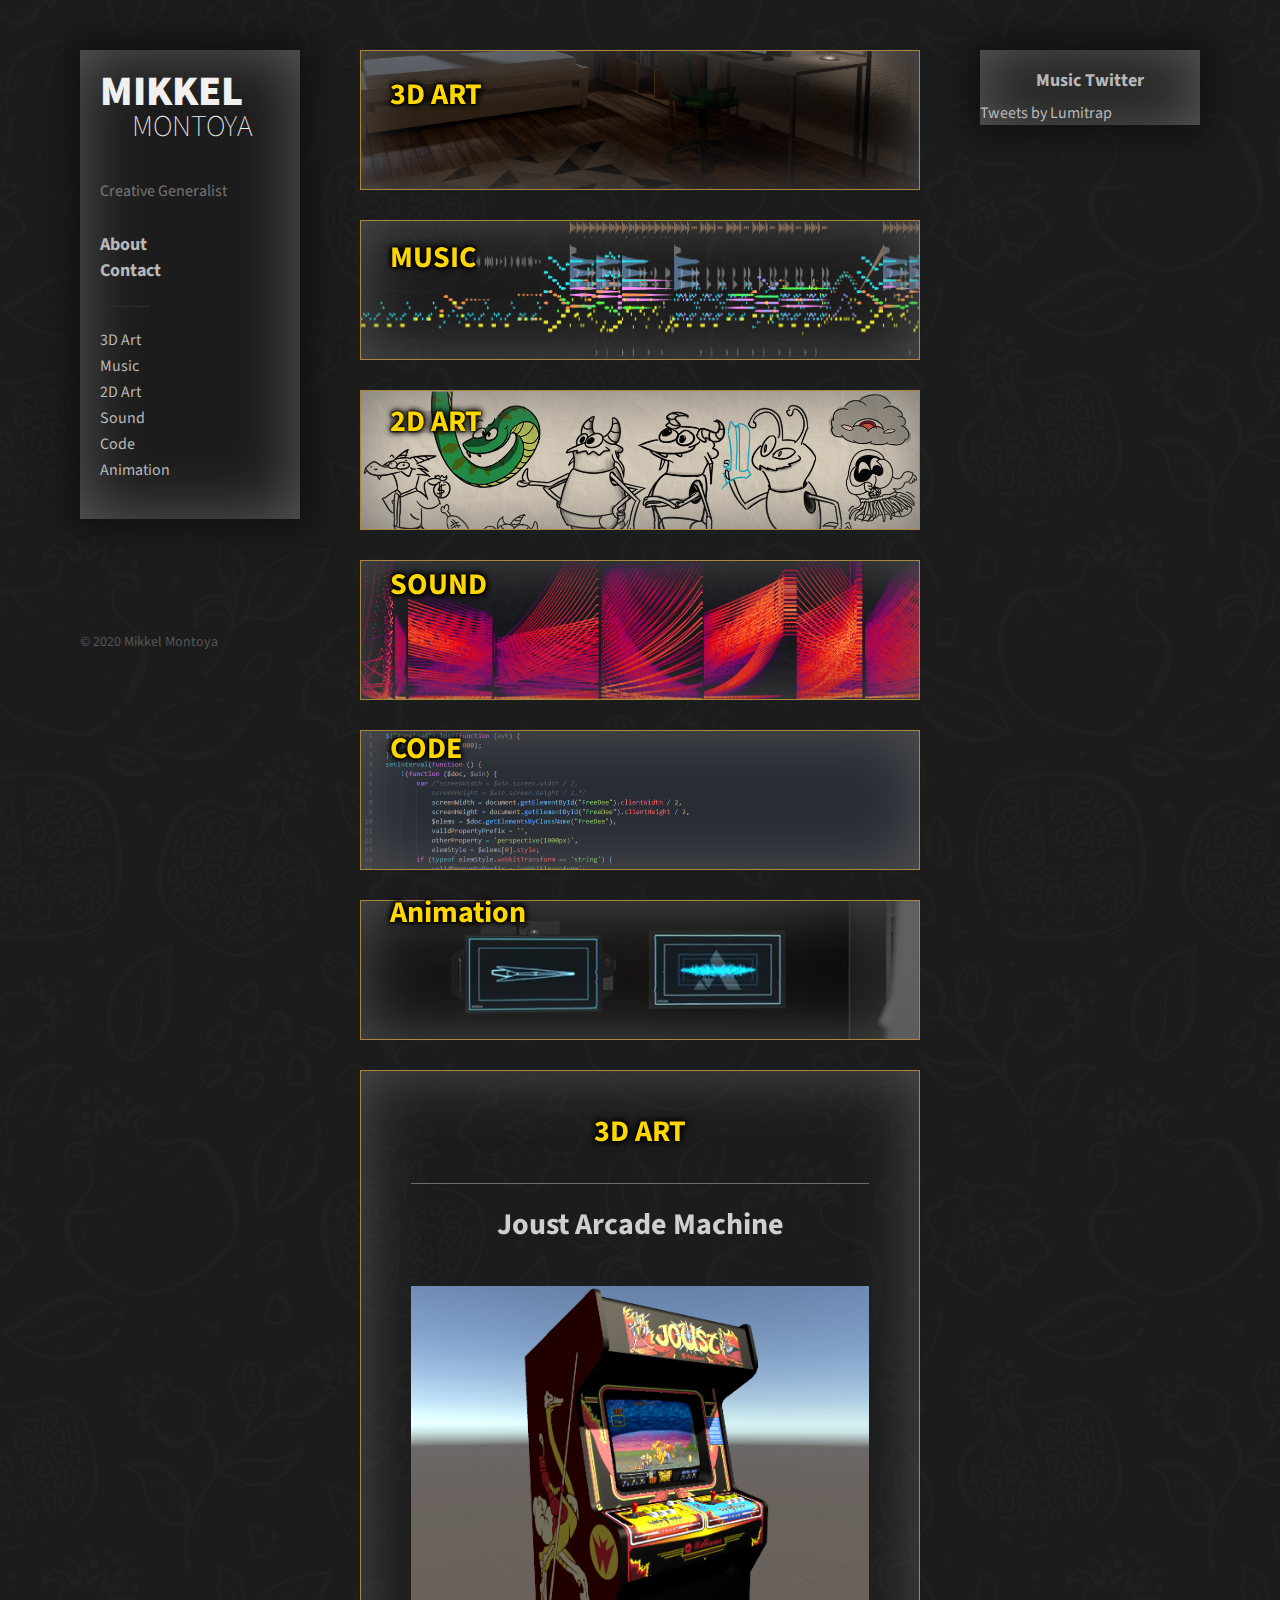
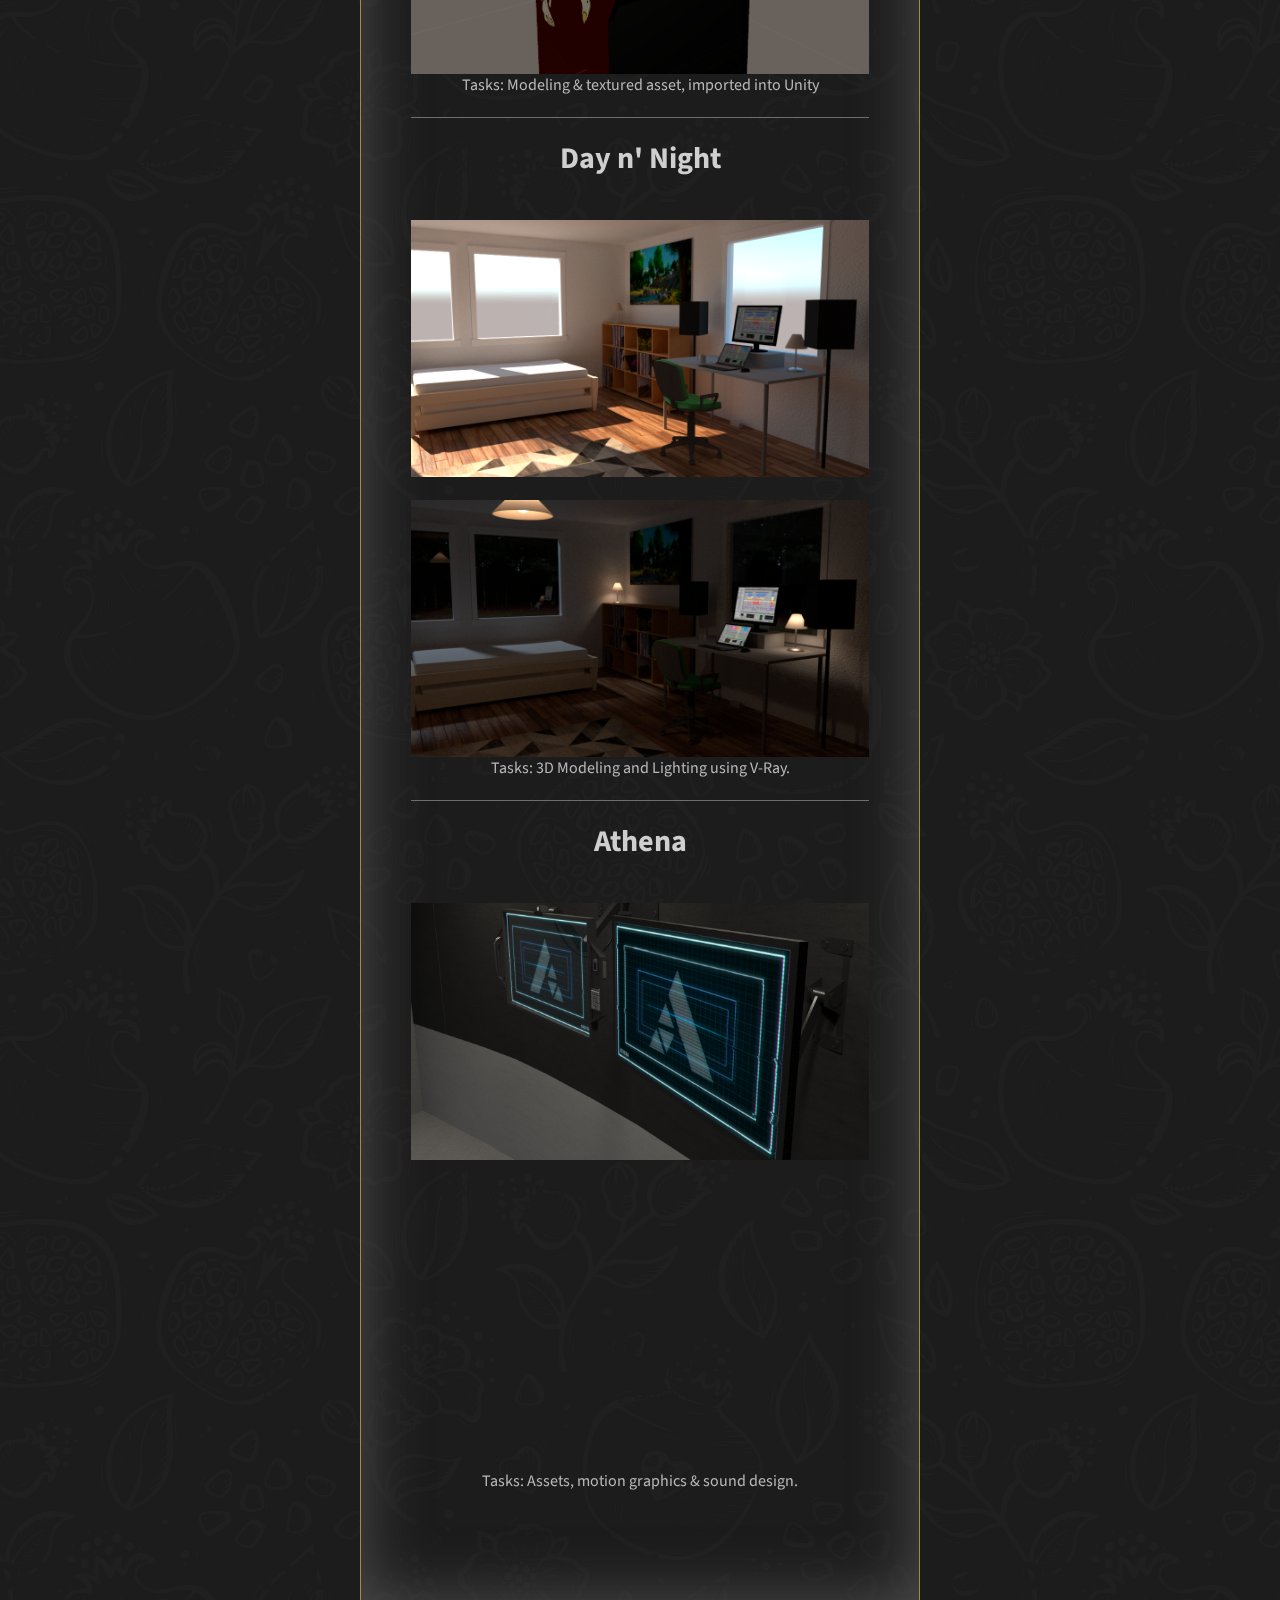
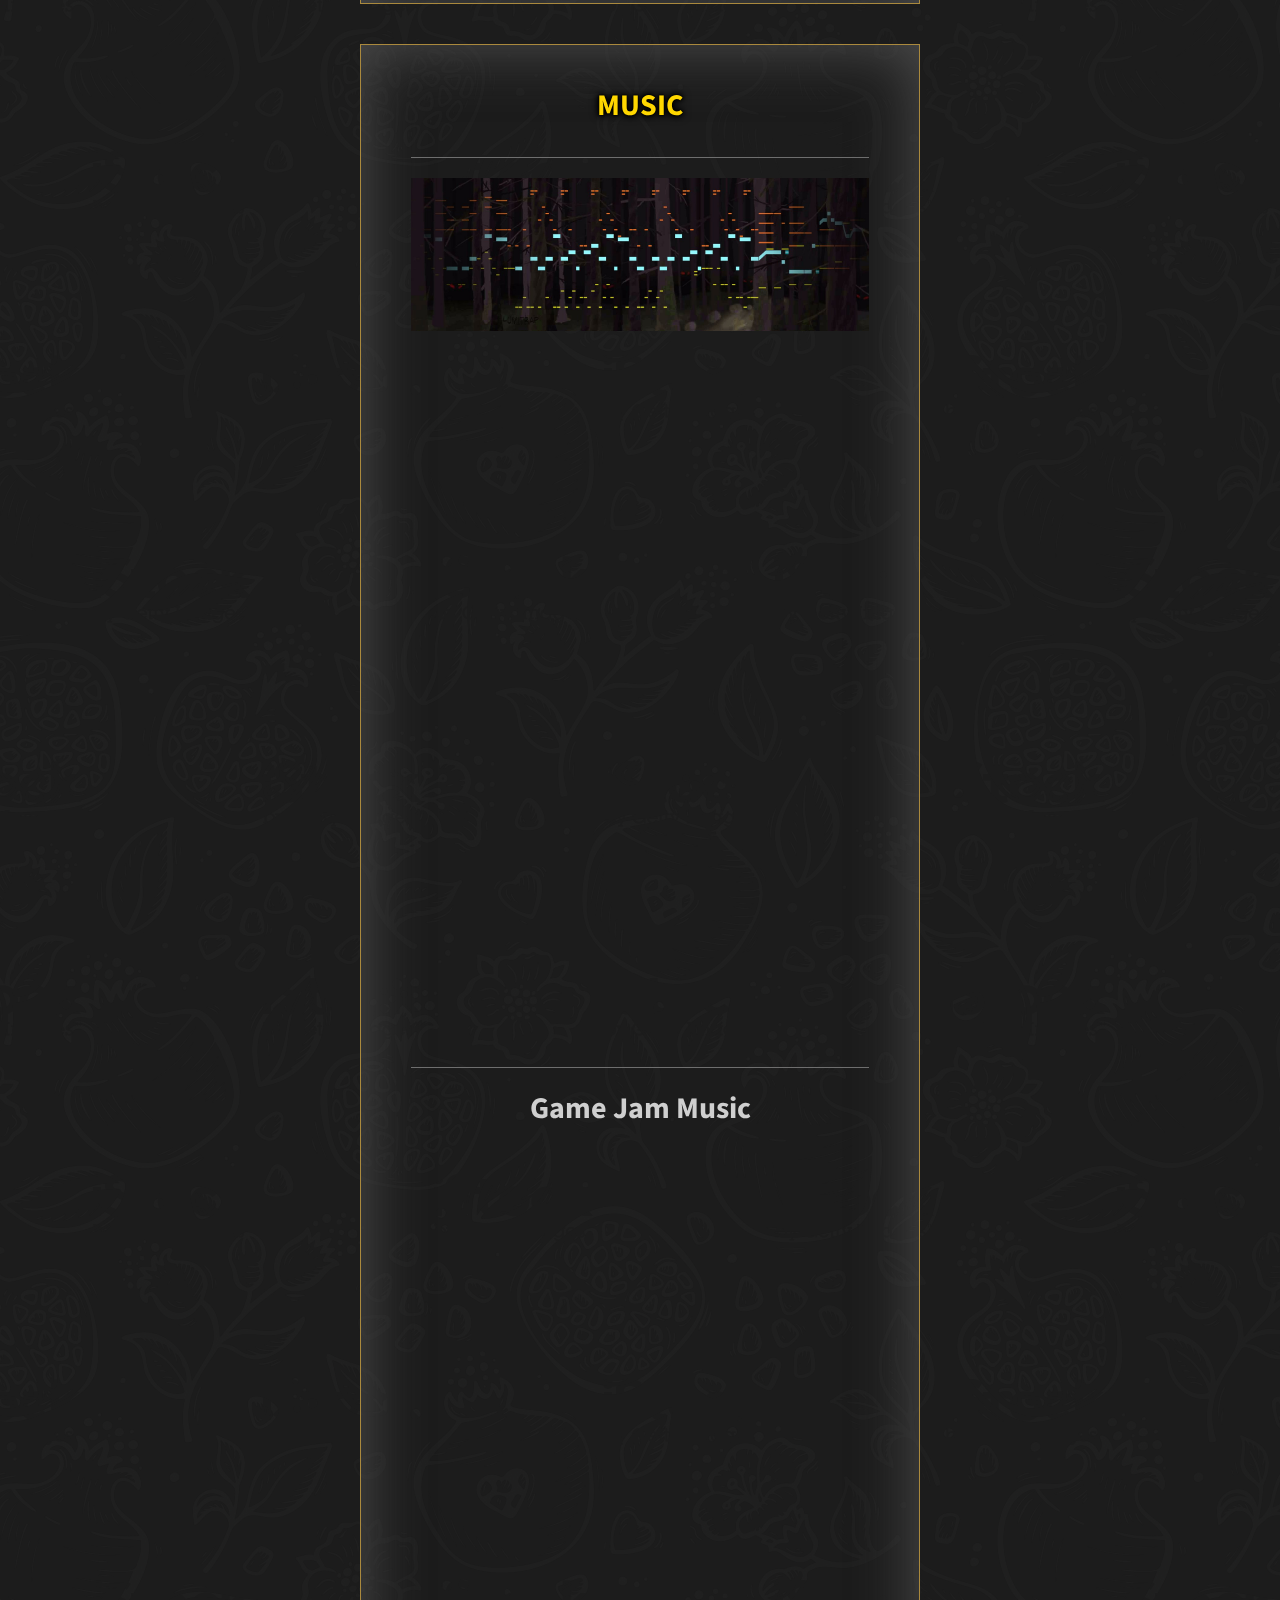
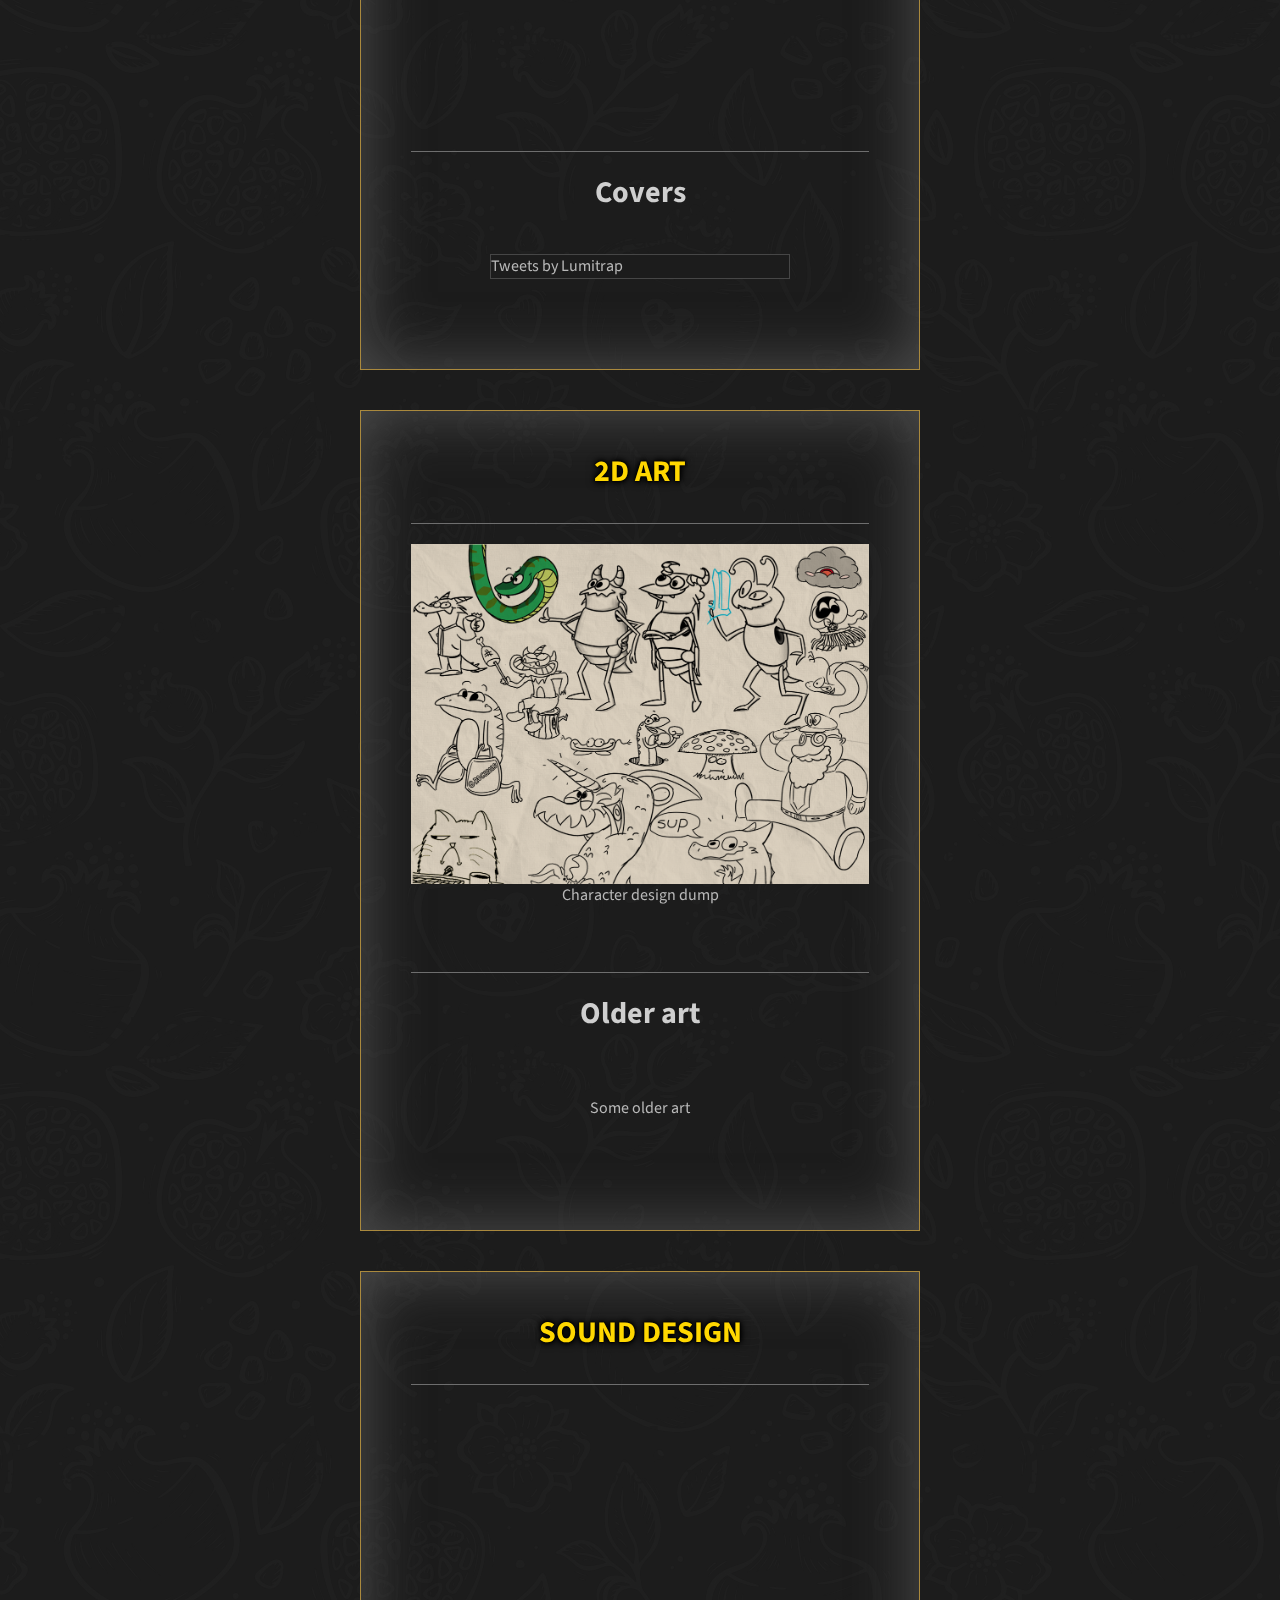
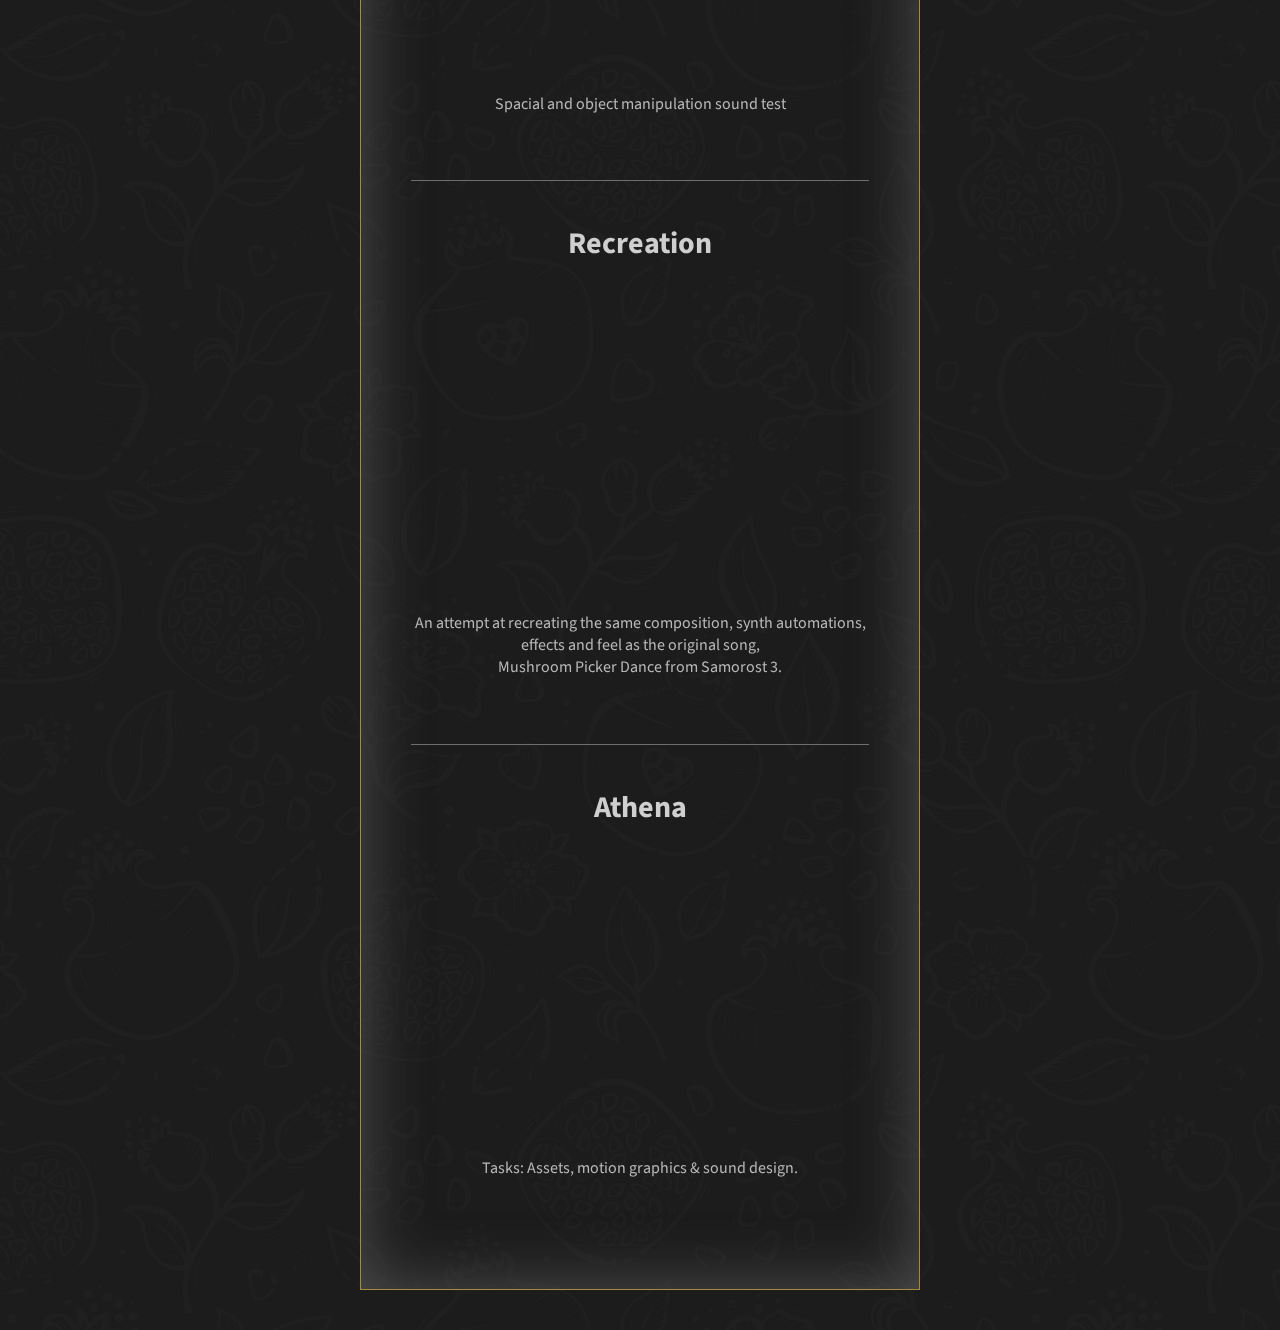
==== index.html @ 2abb53b6 "Update index.html" ====
<!DOCTYPE html>
<html>
<head>
    <meta charset="utf-8" />
    <meta name="viewport" content="width=device-width, initial-scale=1.0">
    <meta name="theme-color" content="#1c1c1c" />
    <script src="https://ajax.googleapis.com/ajax/libs/jquery/3.3.1/jquery.min.js"></script>
    <link href="https://fonts.googleapis.com/css?family=Source+Sans+Pro" rel="stylesheet">
    <link href="content/plugins/bootstrap/css/bootstrap.min.css" rel="stylesheet" />
    <script src="content/plugins/bootstrap/js/bootstrap.min.js"></script>
    <script src="content/js/FeedEk.js"></script>
    <link href="content/css/style.css" rel="stylesheet" />
    <meta name="viewport" content="width=device-width, initial-scale=1">
    <link rel='icon' href='content/img/favicon.ico' type='image/x-icon'/ >
    <link rel="alternate" type="application/atom+xml" title="RSS feed for mportfolio" href="https://github.com/groovile/portfolio/commits.atom" />
    <title>Mikkel Montoya</title>
</head>
<body>
    <div class="xtraBody">
        <div class="sidebar">
            <div class="scroller">  
                <div class="menu">
                    <header><a href="www.mikkelmontoya.tk"><br />
                            <div class="h1">MIKKEL <div class="h1-2">MONTOYA</div>
                            </div>
                        </a><br>
                        <h2 class="tagline">Creative Generalist</h2>
                        
                    </header><br>
                    <nav>
                        <ul class="mainLinks">
                            <!-- <li><a class="nlink nWork" href="#"><b class="active">Work</b></a></li> -->
                            <li><a class="" href="#"><b>About </b> </a> <y id="county1"></y></li>
                            <li><a class="nContact" href="#"><b>Contact </b> </a> <y id="county01"></y></li>
                            <br />
                            <hr>
                        </ul>
                        <ul class="subLinks">
                            <li><a class=" n3D" href="#">3D Art </a> <y id="county001"></y></li>
                            <li><a class=" n2D" href="#">Music <a><y id="county2"></y></li>
                            <li><a class=" nMusic" href="#">2D Art <a><y id="county3"></y></li>
                            <li><a class=" nMusic" href="#">Sound <a><y id="county4"></y></li>
                            <li><a class=" nWebsites" href="#">Code <a><y id="county5"></y></li>
                                <li><a class=" nWebsites" href="#">Animation <a><y id="county6"></y></li>
                        </ul>
                    </nav>
                </div>
            </div>
            <div class="nowListening">
                    <br/>
                <br/>
                <!-- <i>The site is currently being set up.<br/>Check back for following updates!</i> -->
                <br/>
                <!-- <div id="divRss"></div> -->
                <!-- <iframe width="100%" height="300" scrolling="no" frameborder="no" allow="autoplay" src="https://w.soundcloud.com/player/?url=https%3A//api.soundcloud.com/playlists/112381598%3Fsecret_token%3Ds-I0Ggu&color=%23ff5500&auto_play=false&hide_related=false&show_comments=true&show_user=true&show_reposts=false&show_teaser=true&visual=true"></iframe> -->
                <!-- <h2 id="contact" class="text-center">Contact</h2>
                    <br />
                    <div class="container-fluid">
                        hi
                    </div>
                <div id="spotify-player-wrapper"></div>
             -->
             <!-- <a href="#"><img class="icon" src="content/img/mail.png" alt="skype"></a>
             <a href="#"><img class="icon" src="content/img/skype.png" alt="skype"></a>
             <a href="#"><img class="icon" src="content/img/discord.png" alt="skype"></a>
             <a href="#"><img class="icon" src="content/img/twitter.png" alt="skype"></a> -->
            </div>
            
            <br><br>
            <p class="copyright">© 2020 Mikkel Montoya</p>
        </div>
        <div class="menu2" id="">
            <div class="wrapper">
                <div class="home cursorfix">
                    <div class="FreeDee" id="FreeDee">
                        <a href="#" style="cursor: default;">
                            <div class="bun bc1">
                                <p class="cbp1">3D ART</p>
                            </div>
                        </a>
                        <a href="#" style="cursor: default;">
                            <div class="bun bc3">
                                <p class="cbp3">MUSIC</p>
                            </div>
                        </a>
                        <a href="#" style="cursor: default;">
                            <div class="bun bc2 bunBottle">
                                <p class=" cbp2">2D ART</p>
                            </div>
                        </a>
                        <a href="#" style="cursor: default;">
                            <div class="bun bc6">
                                <p class=" cbp4">SOUND</p>
                            </div>
                        </a>
                        <a href="#" style="cursor: default;">
                            <div class="bun bc5">
                                <p class=" cbp5">CODE</p>
                            </div>
                        </a>
                        <a href="#" style="cursor: default;">
                            <div class="bun bc7">
                                <p class=" cbp7">Animation</p>
                            </div>
                        </a>
                        
                    </div>
                    
                </div>
                <div class="page">
                    <div class="pm">
                        <p class="phr0">3D ART</p>
                        <hr>
                        <div class="item">
                            <div class="iTitle">Joust Arcade Machine</div>
                            <img src="/content/img/page/ArcadeMachine.png" alt="">
                            <div class="iDesc">Tasks: Modeling & textured asset, imported into Unity</div>
                            <div></div>
                        </div>
                        <hr>
                        <div class="item">
                            <div class="iTitle">Day n' Night</div>
                            <img src="/content/img/page/day.png" alt="">
                            <br /><br />
                            <img src="/content/img/page/Night.png" alt="">
                            <div class="iDesc">Tasks: 3D Modeling and Lighting using V-Ray.</div>
                            <div></div>
                        </div>
                        <hr>
                        <div class="item">
                            <div class="iTitle">Athena</div>
                            <img src="/content/img/page/AthenaRenders3.png" alt="">
                            <br /><br />
                            <div class="video-container"><iframe width="853" height="480"
                                    src="https://www.youtube.com/embed/omM91Cpvl0Q" frameborder="0" allowfullscreen></iframe></iframe>
                            </div></iframe>
                            <div class="iDesc">Tasks: Assets, motion graphics & sound design.</div>
                            <div></div>
                        </div>
                        <!-- <hr>
                                        <div class="item">
                                            <div class="iTitle iTitle1">Cap'n Condo</div>
                                            <div class="iTitle iTitle2">(Group Project)</div>
                                            <img src="/content/img/page/CapnCondo.jpg" alt="">
                                            <div class="iDesc">Tasks: Buildings & scene lighting</div>
                                            <div></div>
                                        </div> -->
                    </div>
                </div>
                
                    <div class="page">
                        <div class="pm">
                            <p class="phr0">MUSIC</p>
                            <hr>
                            <div class="item">
                                <!-- <div class="iTitle">Athena</div> -->
                                <img src="/content/img/page/1500x500.jfif" alt="">
                                <br /><br />
                                <div class="video-container"><iframe width="853" height="480"
                                        src="https://www.youtube.com/embed/58bEUuu3gQM" frameborder="0" allowfullscreen></iframe></iframe>
                                </div></iframe>
                                <br /><br />
                                <iframe width="100%" height="310" scrolling="no" frameborder="no" allow="autoplay"
                                    src="https://w.soundcloud.com/player/?url=https%3A//api.soundcloud.com/playlists/1021797439%3Fsecret_token%3Ds-Co58gTE5mbe&color=%23ffd700&auto_play=false&hide_related=false&show_comments=true&show_user=true&show_reposts=false&show_teaser=true"></iframe>
                            </div></iframe>
                            <br /><br /><hr>
                            <div class="iTitle">Game Jam Music</div>
                            <iframe width="100%" height="530" scrolling="no" frameborder="no" allow="autoplay"
                                src="https://w.soundcloud.com/player/?url=https%3A//api.soundcloud.com/playlists/112381598%3Fsecret_token%3Ds-I0Ggu&color=%23ffd700&auto_play=false&hide_related=false&show_comments=true&show_user=true&show_reposts=false&show_teaser=true"></iframe>
                            <div></div>
                            
                            <br /><br /><hr>
                            
                            <div class="iTitle">Covers</div>
                            
                            <div style="width:300px; margin:0 auto; background-color: #1c1c1c; border:1px solid rgb(70, 70, 70);"><a class="twitter-timeline" data-theme="dark" data-chrome="nofooter noheader transparent noborders noscrollbar" hide_media=true data-aria-polite="assertive" data-cards="hidden" data-src-2x="false" href="https://twitter.com/Lumitrap?ref_src=twsrc%5Etfw">Tweets by Lumitrap</a> <script async src="https://platform.twitter.com/widgets.js" charset="utf-8"></script></div>
                        </div>
                    </div>

                    <div class="page">
                        <div class="pm">
                            <p class="phr0">2D ART</p>
                            <hr>
                            <div class="item">
                                <!-- <div class="iTitle">Athena</div> -->
                                <img src="/content/img/art_thumb3.png" alt="">
                                <div class="iDesc">Character design dump</div>
                            </div>
                            <br /><br /><hr><bzr />
                            <div class="item">
                                    <div class="iTitle">Older art</div>
                                <img src="/content/img/art_thumb.png" alt="">
                                <div class="iDesc">Some older art</div>
                                <div></div>
                            </div>
                        </div>
                    </div>

                    <div class="page">
                        <div class="pm">
                            <p class="phr0">SOUND DESIGN</p>
                            <hr>
                            <div class="item">
                                <!-- <div class="iTitle">Athena</div> -->
                                <div class="video-container"><iframe width="853" height="480"
                                        src="https://www.youtube.com/embed/oNQQuG3QC2g" frameborder="0" allowfullscreen></iframe></iframe>
                                </div></iframe>
                                <div class="iDesc">Spacial and object manipulation sound test</div>
                            </div>
                            <br /><br />
                            <hr><br />
                            
                            <div class="item">
                                <div class="iTitle">Recreation</div>
                                <iframe width="100%" height="300" scrolling="no" frameborder="no" allow="autoplay"
                                    src="https://w.soundcloud.com/player/?url=https%3A//api.soundcloud.com/tracks/786557644%3Fsecret_token%3Ds-xA9FqlD6s3D&color=%23ffb400&auto_play=false&hide_related=false&show_comments=true&show_user=true&show_reposts=false&show_teaser=true&visual=true"></iframe>
                                <div class="iDesc">An attempt at recreating the same composition, synth automations, effects and feel as the
                                    original song, <br />Mushroom Picker Dance from Samorost 3.</div>
                                <div></div>
                            </div>
                            <br /><br />
                            <hr><br />
                            <div class="item">
                                <div class="iTitle">Athena</div>
                                <div class="video-container"><iframe width="853" height="480"
                                        src="https://www.youtube.com/embed/omM91Cpvl0Q" frameborder="0" allowfullscreen></iframe></iframe>
                                </div></iframe>
                                <div class="iDesc">Tasks: Assets, motion graphics & sound design.</div>
                                <div></div>
                            </div>
                        </div>
                    </div>
                </div>
                <!-- <a href="#">
                            <div class="bun bc8">
                                <p class=" cbp8">Writing</p>
                            </div>
                        </a>
                        <a href="#">
                            <div class="bun bc9">
                                <p class=" cbp9">Concepts</p>
                            </div>
                        </a> -->
                <!-- <div id="" class=" temtainer about" style="padding:20px;">

                    <h1 id="contact" class="text-center">Contact</h1>
                    <br />
                    <div class="container-fluid">
                        hi
                    </div>
                </div> -->
                
            </div>
        <div class="righty">
            <div class="righttest"><script type="text/javascript" language="javascript" src="">
            </script>
            
            <div class="rightytitle">Music Twitter</div>
            <noscript> You apparently do not have JavaScript enabled on your browser lest you would be viewing an RSS Feed here from <a href="//rssdog.com/">RSS Dog</a> </noscript>
            <!-- </br> -->
            <a class="twitter-timeline" data-theme="dark" data-tweet-limit="3" data-chrome="nofooter noheader transparent noborders noscrollbar" hide_media=true data-aria-polite="assertive" data-cards="hidden" data-src-2x="false" href="https://twitter.com/Lumitrap?ref_src=twsrc%5Etfw">Tweets by Lumitrap</a> <script async src="https://platform.twitter.com/widgets.js" charset="utf-8"></script>
            <noscript> You apparently do not have JavaScript enabled on your browser lest you would be viewing an RSS Feed here from <a href="//rssdog.com/">RSS Dog</a> </noscript></div>
        </div>
        <br /><br />
    </div>
<script type="text/javascript" src="content/js/script.js"></script>
<!-- <script type="text/javascript" src="content/js/lastfm.js"></script> -->

</body>
</html>
---- content/css/style.css ----
/*OVERALL-------------------------------------*/
  *{
      margin: 0;
      padding: 0;
      box-sizing:border-box;
      font-family: 'Source Sans Pro', sans-serif;
      font-size:16px;
      list-style-type: none;
      transition:width 0.7s ease-out, height 0.7s ease-out, margin 0.7s ease-out, padding 0.7s ease-out, left 0.7s ease-out, right 0.7s ease-out, top 0.7s ease-out, bottom 0.7s ease-out, display 0.7s ease-out;
      color:#b8b8b8;
    }
  /* *{border: 1px solid white} */
  a, .menu2{color:#b8b8b8;}
  body {
    background-color: #1c1c1c;
    
    line-height: 1.4em;
    margin: 0 auto;
    width:1600px;
    background-image: url("../img/loop4.png");
    transition:width 0.7s ease-out;
    overflow-x: hidden;
    padding:0 auto;
  }
  .xtraBody{
    width:100%;
    height:100%;
    padding-top: 50px;
    opacity:0;
    margin:0 auto;
    margin-left:40px ;
    margin-right:40px;
  }
    /*MISC---------------------------------------*/
.FreeDee{
transform-style: preserve-3d;
}
  a{
      text-decoration:none;
  }
  a:hover{
    color:#f9c959;
  }
  .h1{
      color:#F0F0F0;
      font-weight:600;

      -webkit-font-smoothing: antialiased;
      font-size:42px;
      line-height:40px;

  }
  .h1-2{
    font-weight:1;
    font-size:30px;
      line-height:30px;
      color:#F0F0F0;
      padding-left:32px;
  }
  hr {
    unicode-bidi: isolate;
    margin-block-start: 0.5em;
    margin-block-end: 0.5em;
    margin-inline-start: auto;
    margin-inline-end: auto;
    overflow: hidden;
    display: block;
    height: 1px;
    width: 50px;
    border: none;
    margin: 0 130px 20px 0;
    background-color: #2d2d2d;
  }
/*--------------LEFT---------------------------------*/
  .menu{
      width:100%;
      height:100%;
      box-sizing:border-box;
      padding:20px;
      padding-top:0px;
  }
  .tagline{
    font-weight:normal;
    color:#f0f0f0;
    opacity: 0.4;
    font-size: 16px;
  }
  .sidebar{
    height:100%;
    right: 270px;
    float:left;
    box-sizing : border-box;
    display: block;
    top: 0;
    left: 0;
    bottom: 0;
    padding: 0;
    z-index: 10;
    box-sizing: border-box;
    padding: 0px 0px 0px 0px;
  }
  .scroller{
    padding: 0;
    position: relative;
    height: 100%;
    box-shadow: 0px 0px 30px 10px #111111;
    background-color:#1c1c1c;
    box-shadow: 0px 0px 30px 10px #111111, inset 0 0 4em rgb(93, 93, 93)
  }
/*--------------MIDDLE---------------------*/
  .menu2{
    height:100%;
    display:flex;
    float:left;
    transform-style: preserve-3d;
  }
  .wrapper {
    margin: 0px auto;
    /* width: 400px; */
    box-sizing : border-box;
    transform-style: preserve-3d;
    /* perspective:4000px; */
  }
  .menu2 .wrapper{
    padding-left:60px;
    padding-right:60px;
  }
  .about{
    width:960px;
    text-align:center;
    transform: none!important;
  }
  .temtainer{
    width:960px;

    
    margin-bottom:30px;
    overflow:hidden;
    vertical-align: middle;

    box-sizing: border-box;
    -moz-box-sizing: border-box;
    -webkit-box-sizing: border-box;


  }
  /* ---------------buns----------- */
  .bun{
    width:960px;
    height: 140px;
    background-color:#ffffff00;
    margin-bottom:30px;
    overflow:hidden;
    vertical-align: middle;

    box-sizing: border-box;
    -moz-box-sizing: border-box;
    -webkit-box-sizing: border-box;
    border:0.1em solid;
    border-color: #666666;
    border-color: #aa893d;

    background-position:0% 0%;
    background-size:cover;
    background-repeat:no-repeat;
    box-shadow: 0px 0px 30px 10px rgba(17, 17, 17, 0), inset 0 0 4em rgba(93, 93, 93, 0.8);
    transition: box-shadow 0.3s ease-out, transform 1s ease-out, width 0.7s ease-out, border-color 0.3s ease-out;
    animation: bunImgAni 20s ease-in-out infinite;
    animation-play-state: paused;
    color:yellow;
  }
  .buds{
    width:960px;
    height: 140px;
    margin-bottom:30px;
    overflow:hidden;
    vertical-align: middle;

    box-sizing: border-box;
    -moz-box-sizing: border-box;
    -webkit-box-sizing: border-box;

    color:yellow;
  }
  .budleft{
    width:47%;
    height: 140px;
    background-color:#ffffff00;
    margin-bottom:30px;
    overflow:hidden;
    vertical-align: middle;

    box-sizing: border-box;
    -moz-box-sizing: border-box;
    -webkit-box-sizing: border-box;
    border:0.1em solid;
    border-color: #aa893d;

    background-position:0% 0%;
    background-size:cover;
    background-repeat:no-repeat;
    box-shadow: 0px 0px 30px 10px rgba(17, 17, 17, 0), inset 0 0 4em rgba(93, 93, 93, 0.8);
    transition: box-shadow 0.3s ease-out, transform 1s ease-out, width 0.7s ease-out, border-color 0.3s ease-out;
    animation: bunImgAni 20s ease-in-out infinite;
    animation-play-state: paused;
    color:yellow;
    float: left;
    margin-right:6%;
  }
  .budright{
    width:47%;
    height: 140px;
    background-color:#ffffff00;
    margin-bottom:30px;
    overflow:hidden;
    vertical-align: middle;
    float:left;
    box-sizing: border-box;
    -moz-box-sizing: border-box;
    -webkit-box-sizing: border-box;
    border:0.1em solid;
    border-color: #aa893d;

    background-position:0% 0%;
    background-size:cover;
    background-repeat:no-repeat;
    box-shadow: 0px 0px 30px 10px rgba(17, 17, 17, 0), inset 0 0 4em rgba(93, 93, 93, 0.8);
    transition: box-shadow 0.3s ease-out, transform 1s ease-out, width 0.7s ease-out, border-color 0.3s ease-out;
    animation: bunImgAni 20s ease-in-out infinite;
    animation-play-state: paused;
    color:yellow;
  }
  .bunbottle{
    background-position:100% 100%!important;
    animation: bunBottle 20s ease-in-out infinite!important;
  }
  .bun:hover, .budleft:hover, .budright:hover{
    box-shadow: 0px 0px 30px 10px rgba(17, 17, 17, 1), inset 0 0 4em rgba(93, 93, 93, 1);
    border-color:#FFFFFF;
    /* transform: translateZ(42px) scale(1); */
    animation-play-state: running;
  }
  .bun p, .budleft p, .budright p {
    transition:transform 1s ease-out;
    position:absolute;
    margin-left:29px;
    margin-right:5px;
    text-shadow: 0px 0px 2px #000000,0px 0px 2px #000000,0px 0px 5px #000000,0px 0px 7px #000000, 0px 0px 10px #000000;
    transform: translateZ(42px) scale(1);
    /* position: absolute; */

    font-size:30px;
    margin-top:23px;
    /* color:#96fa87; */
    /* color:#fff12d; */
    color:#FFD700;
    font-weight: bold;
    background-color:rgba(0, 0, 0, 0.151);
  }
  .page{
    width:960px;
    /* height: 140px; */
    background-color:#ffffff00;
    margin-bottom:30px;
    overflow:hidden;

    box-sizing: border-box;
    -moz-box-sizing: border-box;
    -webkit-box-sizing: border-box;
    border:0.1em solid;
    border-color: #666666;
    border-color: #aa893d;

    background-position:0% 0%;
    background-size:cover;
    background-repeat:no-repeat;
    box-shadow: 0px 0px 30px 10px rgba(17, 17, 17, 0), inset 0 0 4em rgba(93, 93, 93, 0.8);
    transition: box-shadow 0.3s ease-out, transform 1s ease-out, width 0.7s ease-out, border-color 0.3s ease-out;
    padding-bottom:40px;
    margin-bottom:40px;
  }
  .bun, .buds, .bun a, form{
    pointer-events:auto;
  }
  .page .phr0{
    transition:transform 1s ease-out;
    /* position:absolute; */
    /* margin-top:23px; */
    text-shadow: 0px 0px 2px #000000,0px 0px 2px #000000,0px 0px 5px #000000,0px 0px 7px #000000, 0px 0px 10px #000000;
    transform: translateZ(42px) scale(1);
    /* position: absolute; */
    font-size:30px;
    /* color:#96fa87; */
    /* color:#fff12d; */
    color:#FFD700;
    font-weight: bold;
    /* background-color:rgba(0, 0, 0, 0.151); */
    text-align:center;
    /* margin:0 auto; */
    width:100%;
    margin-bottom:40px;
  }
  .page hr{
    unicode-bidi: isolate;
    margin-block-start: 0.5em;
    margin-block-end: 0.5em;
    margin-inline-start: auto;
    margin-inline-end: auto;
    overflow: hidden;
    display: block;
    height: 1px;
    width: 100%;
    border: none;
    margin: 0 130px 20px 0;
    background-color: #6e6e6e;
  }
  .cursorfix{
    pointer-events:none;
  }
  center{
    margin:0 auto;
    vertical-align: middle;
    box-sizing: border-box;
    -moz-box-sizing: border-box;
    -webkit-box-sizing: border-box;
    width:100%;
  }
  .pm{
    /* margin:20px; */
    /* margin-top:40px; */
    padding:50px;
  }
  .cbr{
    margin-left:0px;
    margin-right:0px;
    right:84px;
  }
  .cbp1{margin-top:33px!important}
  .cbp2{margin-top:20px!important;}
  .cbp3{margin-top:26px!important}
  .cbp4{margin-top:13px!important;}
  .cbp6{margin-top:1px!important;}
  .cbp5{margin-top:7px!important}
  .cbp7{margin-top:1px!important;}
  .cbp8{margin-top:1px!important;}
  .cbp9{margin-top:1px!important;right:0; padding-right:22px}
  .cbp10{margin-top:1px!important;}


  .bc1{transition: width 0.7s ease-out, height 0.7s ease-out, margin 0.7s ease-out, padding 0.7s ease-out, left 0.7s ease-out, right 0.7s ease-out, top 0.7s ease-out, bottom 0.7s ease-out, display 0.7s ease-out, background-image 0.2s ease-in-out;
    animation-delay: 0s; background-image: url("../img/Night.png"); background-position:100% 100%}
  .bc7{transition: width 0.7s ease-out, height 0.7s ease-out, margin 0.7s ease-out, padding 0.7s ease-out, left 0.7s ease-out, right 0.7s ease-out, top 0.7s ease-out, bottom 0.7s ease-out, display 0.7s ease-out, background-image 0.2s ease-in-out;
    animation-delay: 0s; background-image: url("../img/Night.png"); background-position:50% 50%; animation: none;}
  .bc2{animation-delay: 0s; background-image: url("../img/art_thumb3.png");}
  .bc3{animation-delay: 0s; background-image: url("../img/music_thumb.png");}
  .bc4{animation-delay: 0s; background-image: url("../img/code_thumb.jpg");}
  .bc5{animation-delay: 0s; background-image: url("../img/code_thumb.png");background-color:#282c34}
  .bc6{animation-delay: 0s; background-image: url("../img/sound_thumb.png");}
  .bc7{animation-delay: 0s; background-image: url("../img/anim_thumb.png");}
  
  .bc1:hover{
    background-image:url("../img/day.png")
    /* transform: scale(1.1); */
  }
  .bc7:hover{
    background-image:url("../img/anim_thumb.gif")
    /* transform: scale(1.1); */
  }

  @keyframes bunBorder{
    0%{
      border-color: #aaaaaa;
    }
    100%{
      border-color: #888888;
    }
  }
  @keyframes bunImgAni{
    0%{
      background-position: 0% 0%;
    }
    50%{
      background-position: 100% 100%;
    }
    100%{
      background-position: 0% 0%;
    }
  }
  .cbp3{
    /* animation: testyAni 5s ease-in-out infinite!important; */
  }
  @keyframes testyAni{
    0%{
      margin-left: 2px;
    }
    50%{
      margin-left: 120px;
    }
    100%{
      margin-left: 2px;
    }
  }
  
  @keyframes bunBottle{
    0%{
      background-position: 100% 100%;
    }
    50%{
      background-position: 0% 0%;
    }
    100%{
      background-position: 100% 100%;
    }
  }

  /*--------------RIGHT--------------------*/
  .righty{
    width:220px;
    float:left;
    
  }
  .currently{
    color: #f9c959;
    font-weight:600;
  }
  .mainLinks li a b{
    font-size: 18px;
    line-height: 26px;
  }
  .subLinks li a{
    font-size: 16px;
    line-height: 26px;
  }
.copyright{
  font-size:14px;
  color:#555;
}


.rssdog tr th a{
  font-family: 'Source Sans Pro', sans-serif;
}
.rssdog tr:first-child th a{
  /* color:#A571A9!important; */
  color:#F0F0F0!important;
  font-weight: bold!important;
  font-size:18px;
  font-family: 'Source Sans Pro', sans-serif;
}
.rssdog tr:first-child th{
  padding-bottom:10px;
}
a b:hover{
  color:#f9c959!important;
}

#style-2::-webkit-scrollbar-track
{
  box-shadow: inset 0 0 6px rgba(0,0,0,0.3);
	-webkit-box-shadow: inset 0 0 6px rgba(0,0,0,0.3);
	border-radius: 10px;
	background-color: #F5F5F5;
}

#style-2::-webkit-scrollbar
{
	width: 12px;
	background-color: #F5F5F5;
}

#style-2::-webkit-scrollbar-thumb
{
  border-radius: 10px;
  box-shadow: inset 0 0 6px rgba(0,0,0,.3);
	-webkit-box-shadow: inset 0 0 6px rgba(0,0,0,.3);
	background-color: #D62929;
}
/*--------------CONTENT--------------------*/
.item{
margin-bottom:20px;
}
.iTitle{
  transition:transform 1s ease-out;
    /* position:absolute; */
    /* margin-top:23px; */
    /* text-shadow: 0px 0px 2px #000000,0px 0px 2px #000000,0px 0px 5px #000000,0px 0px 7px #000000, 0px 0px 10px #000000; */
    transform: translateZ(42px) scale(1);
    /* position: absolute; */
    font-size:30px;
    /* color:#96fa87; */
    /* color:#fff12d; */
    color:#cfcfcf;
    font-weight: bold;
    /* background-color:rgba(0, 0, 0, 0.151); */
    text-align:center;
    /* margin:0 auto; */
    width:100%;
    margin-bottom:40px;
    line-height: 1.4em
}
.iTitle1{
    margin-bottom:0px;
}
.iTitle2{
  color:#a3a3a3;
  font-size:25px;
}
.item img{
  width:100%;
}
.iDesc{
  text-align:center;
}
.videoWrapper {
  position: relative;
  padding-bottom: 56.25%; /* 16:9 */
  height: 0;
  /* falls back to 16/9, but otherwise uses ratio from HTML */
  padding-bottom: calc(var(--aspect-ratio, .5625) * 100%); 
}
.videoWrapper iframe {
  position: absolute;
  top: 0;
  left: 0;
  width: 100%;
  height: 100%;
}

.video-container {
  position: relative;
  padding-bottom: 56.25%;
  padding-top: 30px; height: 0; overflow: hidden;
  }
   
  .video-container iframe,
  .video-container object,
  .video-container embed {
  position: absolute;
  top: 0;
  left: 0;
  width: 100%;
  height: 100%;
  }

@media only screen and (max-width: 1599px) {
  body{
    width:1480px
  }
  .page, .bun, .buds, .temtainer, .content{
    width:840px;
  }
}
@media only screen and (max-width: 1479px) {
  body{
    width:1200px
  }
  .page, .bun, .buds, .temtainer, .content{
    width:560px;
  }
}
@media only screen and (max-width: 1199px) {
  body{
    width:1024px
  }
  .page, .bun, .buds, .temtainer, .content{
    width:384px;
  }
}
@media only screen and (max-width: 1000px) {
  body{
    width:640px;
  }
  .page, .bun, .buds, .temtainer, .content{
    width:560px;
    padding-left:  0px;
    padding-right: 0px;
  }
  .sidebar{
    float: none;
    width:560px;
  }
  .menu2{
    float: none;
    display:initial

  }
  .righty{
    float: none;
    width: 560px;
    margin-top: 44px;
  }
  .menu2 .wrapper{
      padding-left:0px;
      padding-right:0px;
      margin:0;
    
  }
  .copyright{display:none;}
  
  header, nav{
    text-align: center;
  }
  .subLinks, ul hr{
    display: none;
  }
  .xtraBody{
    padding-top:0px;
  }
}
@media only screen and (max-width: 639px) {
  .page, body, .bun, .buds, .temtainer, .righty, .sidebar, .content{
    width:320px;
  }
  .page, .menu2 .wrapper, .sidebar, .righty, .bun, .buds, .temtainer, .xtraBody{
    padding-left:0px;
    padding-right:0px;
    margin-left:0px ;
    margin-right:0px;
  }
}
li{
  /* display:inline; margin-right:10px; */
}

/*40 220 60 _ 60 220 40 = 640*/
.active{
  color:#f9c959!important;
  /* font-size:300px;
  font-family:'Courier New', Courier, monospace; */
}
x{
  font-weight:900!important;
  font-size: 30px;
}
.h1{
  font-weight:900!important;
  display:inline;
 word-wrap: break-word;
}

.form-group input, form button{
  background-color:#1c1c1c; border: 1px solid rgb(93, 93, 93); color:#b8b8b8;
}
form button{
  background-color:rgb(93, 93, 93);color:#EEEEEE;
}
a:focus, input:focus, button:focus{
  outline:none;
  border-color:#f9c959; color:#EEEEEE;
}
button:focus{
  background-color:#f9c959; color:#FFFFFF;
  text-shadow: 0px 0px 2px #000000,0px 0px 1px #000000,0px 0px 1px #000000,0px 0px 1px #000000, 0px 0px 1px #000000;
}
/* .textmessage{
  padding-top:20px;
} */

.home{
  display: hidden;
}
.about{
  display: hidden;
}
.tcboo{
  display:block;
}


.nowListening{
  max-width:250px;
}
.youtubesearch{
  position: relative;

}
.ifraudio{
  transition:opacity 0.15s ease-out;
  position:absolute;
  opacity:0.1;
  z-index:100;
  cursor: pointer;
}
.ifraudio:hover{
  opacity:1!important;
  cursor: pointer;
}
.righttest{
  box-shadow: 0px 0px 30px 10px #111111;
    background-color:#1c1c1c;
    box-shadow: 0px 0px 30px 10px #111111, inset 0 0 4em rgb(93, 93, 93);
}
.obtrusive-scrollbars::-webkit-scrollbar, .obtrusive-scrollbars *::-webkit-scrollbar {
  width: 12px;
}

.obtrusive-scrollbars::-webkit-scrollbar-thumb, .obtrusive-scrollbars *::-webkit-scrollbar-thumb {
  background-color: var(--ui-widget-background);
  border: 3px solid var(--editor-background);
}

.obtrusive-scrollbars::-webkit-scrollbar-track, .obtrusive-scrollbars *::-webkit-scrollbar-track {
  background: var(--editor-background);
}
::-webkit-scrollbar {
  width: 12px;
  
}

::-webkit-scrollbar-track {
  -webkit-box-shadow: inset 0 0 6px rgba(0,0,0,0.3); 
  border-radius: 10px;
}

::-webkit-scrollbar-thumb {
  border-radius: 10px;
  -webkit-box-shadow: inset 0 0 6px rgba(0,0,0,0.5); 
  background-color:#444;
}
.about{
  padding:50px!important;
}
.about p{
  display: flex;
  justify-content: center;
}
y{
  opacity:0.5;
}
/* .bun{
  opacity:0.4;
} */
.rightytitle{
  /* color:#A571A9!important; */
  color:rgb(184, 184, 184);;
  font-weight: bold!important;
  font-size:18px;
  font-family: 'Source Sans Pro', sans-serif;
  padding:10px;
  padding-top:20px;

  text-align:center;
}
.icon{
  width:32px;
  height:100%;
  margin:5px;
  margin-left:0px;
  filter: grayscale(100%);
}
.icon:hover{
  filter: grayscale(0%);
}
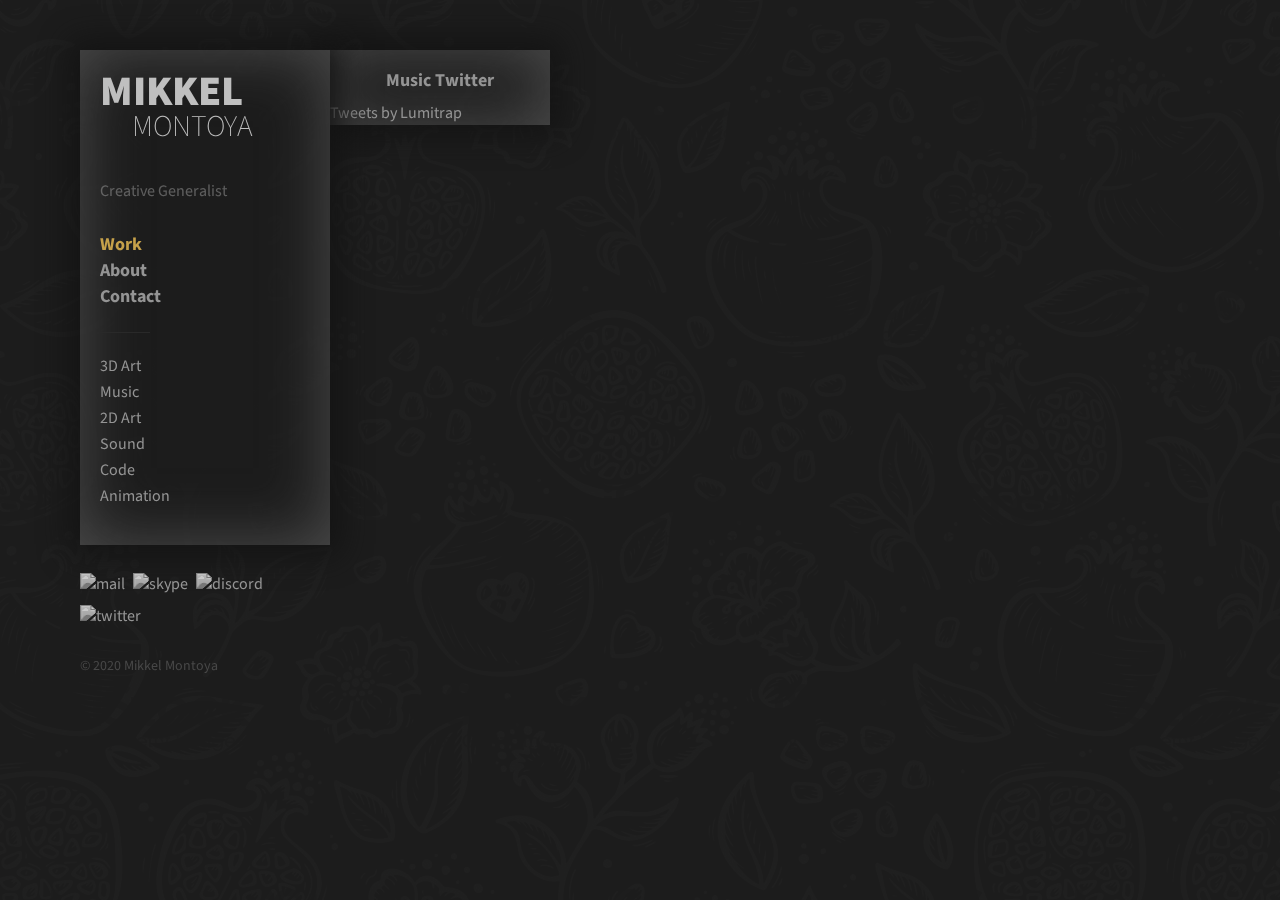
==== commit a14ebba3: "edit" ====
--- a/index.html
+++ b/index.html
@@ -20,7 +20,7 @@
         <div class="sidebar">
             <div class="scroller">  
                 <div class="menu">
-                    <header><a href="www.mikkelmontoya.tk"><br />
+                    <header><a class="ahome" href="javascript:void(0)"><br />
                             <div class="h1">MIKKEL <div class="h1-2">MONTOYA</div>
                             </div>
                         </a><br>
@@ -29,28 +29,26 @@
                     </header><br>
                     <nav>
                         <ul class="mainLinks">
-                            <!-- <li><a class="nlink nWork" href="#"><b class="active">Work</b></a></li> -->
-                            <li><a class="" href="#"><b>About </b> </a> <y id="county1"></y></li>
-                            <li><a class="nContact" href="#"><b>Contact </b> </a> <y id="county01"></y></li>
+                            <li><a class="egg3dartA nWork" href=""><b class="active">Work</b></a></li>
+                            <li><a class="" href="javascript:void(0)"><b>About </b> </a> <y id="county1"></y></li>
+                            <li><a class="nContact" href="javascript:void(0)"><b>Contact </b> </a> <y id="county01"></y></li>
                             <br />
                             <hr>
                         </ul>
                         <ul class="subLinks">
-                            <li><a class=" n3D" href="#">3D Art </a> <y id="county001"></y></li>
-                            <li><a class=" n2D" href="#">Music <a><y id="county2"></y></li>
-                            <li><a class=" nMusic" href="#">2D Art <a><y id="county3"></y></li>
-                            <li><a class=" nMusic" href="#">Sound <a><y id="county4"></y></li>
-                            <li><a class=" nWebsites" href="#">Code <a><y id="county5"></y></li>
-                                <li><a class=" nWebsites" href="#">Animation <a><y id="county6"></y></li>
+                            <li><a class=" n3D a3dart" href="#3d">3D Art </a> <y id="county001"></y></li>
+                            <li><a class=" n2D amusic" href="#music">Music <a><y id="county2"></y></li>
+                            <li><a class=" nMusic a2dart" href="#2d">2D Art <a><y id="county3"></y></li>
+                            <li><a class=" nSound asound" href="#sound">Sound <a><y id="county4"></y></li>
+                            <li><a class=" nWebsites acode" href="#code">Code <a><y id="county5"></y></li>
+                                <li><a class=" nAnimation aanimation" href="#animation">Animation <a><y id="county6"></y></li>
                         </ul>
                     </nav>
                 </div>
             </div>
             <div class="nowListening">
                     <br/>
-                <br/>
-                <!-- <i>The site is currently being set up.<br/>Check back for following updates!</i> -->
-                <br/>
+
                 <!-- <div id="divRss"></div> -->
                 <!-- <iframe width="100%" height="300" scrolling="no" frameborder="no" allow="autoplay" src="https://w.soundcloud.com/player/?url=https%3A//api.soundcloud.com/playlists/112381598%3Fsecret_token%3Ds-I0Ggu&color=%23ff5500&auto_play=false&hide_related=false&show_comments=true&show_user=true&show_reposts=false&show_teaser=true&visual=true"></iframe> -->
                 <!-- <h2 id="contact" class="text-center">Contact</h2>
@@ -60,54 +58,56 @@
                     </div>
                 <div id="spotify-player-wrapper"></div>
              -->
-             <!-- <a href="#"><img class="icon" src="content/img/mail.png" alt="skype"></a>
-             <a href="#"><img class="icon" src="content/img/skype.png" alt="skype"></a>
-             <a href="#"><img class="icon" src="content/img/discord.png" alt="skype"></a>
-             <a href="#"><img class="icon" src="content/img/twitter.png" alt="skype"></a> -->
+             <div class="margin:0 auto;">
+                    <a href="javascript:void(0)"><img class="icon" src="content/img/mail.png" alt="mail"></a>
+                    <a href="javascript:void(0)"><img class="icon" src="content/img/skype.png" alt="skype"></a>
+                    <a href="javascript:void(0)"><img class="icon" src="content/img/discord.png" alt="discord"></a>
+                    <a href="javascript:void(0)"><img class="icon" src="content/img/twitter.png" alt="twitter"></a>
+             </div>
             </div>
             
-            <br><br>
+            <br>
             <p class="copyright">© 2020 Mikkel Montoya</p>
         </div>
         <div class="menu2" id="">
             <div class="wrapper">
                 <div class="home cursorfix">
                     <div class="FreeDee" id="FreeDee">
-                        <a href="#" style="cursor: default;">
+                        <a href="#3d" class="a3dart">
                             <div class="bun bc1">
                                 <p class="cbp1">3D ART</p>
                             </div>
                         </a>
-                        <a href="#" style="cursor: default;">
+                        <a href="#music" class="amusic">
                             <div class="bun bc3">
                                 <p class="cbp3">MUSIC</p>
                             </div>
                         </a>
-                        <a href="#" style="cursor: default;">
+                        <a href="#2d" class="a2dart">
                             <div class="bun bc2 bunBottle">
                                 <p class=" cbp2">2D ART</p>
                             </div>
                         </a>
-                        <a href="#" style="cursor: default;">
+                        <a href="#sound" class="asound">
                             <div class="bun bc6">
                                 <p class=" cbp4">SOUND</p>
                             </div>
                         </a>
-                        <a href="#" style="cursor: default;">
+                        <a href="#code" class="acode">
                             <div class="bun bc5">
                                 <p class=" cbp5">CODE</p>
                             </div>
                         </a>
-                        <a href="#" style="cursor: default;">
+                        <a href="#animation" class="aanimation">
                             <div class="bun bc7">
                                 <p class=" cbp7">Animation</p>
                             </div>
                         </a>
-                        
-                    </div>
-                    
-                </div>
-                <div class="page">
+            
+                    </div>
+            
+                </div>
+                <div class="page f3dart">
                     <div class="pm">
                         <p class="phr0">3D ART</p>
                         <hr>
@@ -128,109 +128,142 @@
                         </div>
                         <hr>
                         <div class="item">
-                            <div class="iTitle">Athena</div>
+                            <div class="iTitle iTitle1">Athena</div>
+                            <div class="iTitle iTitle2">(Group Project)</div>
                             <img src="/content/img/page/AthenaRenders3.png" alt="">
                             <br /><br />
                             <div class="video-container"><iframe width="853" height="480"
-                                    src="https://www.youtube.com/embed/omM91Cpvl0Q" frameborder="0" allowfullscreen></iframe></iframe>
+                                    src="https://www.youtube.com/embed/omM91Cpvl0Q" frameborder="0"
+                                    allowfullscreen></iframe></iframe>
                             </div></iframe>
                             <div class="iDesc">Tasks: Assets, motion graphics & sound design.</div>
                             <div></div>
                         </div>
                         <!-- <hr>
-                                        <div class="item">
-                                            <div class="iTitle iTitle1">Cap'n Condo</div>
-                                            <div class="iTitle iTitle2">(Group Project)</div>
-                                            <img src="/content/img/page/CapnCondo.jpg" alt="">
-                                            <div class="iDesc">Tasks: Buildings & scene lighting</div>
-                                            <div></div>
-                                        </div> -->
-                    </div>
-                </div>
-                
-                    <div class="page">
-                        <div class="pm">
-                            <p class="phr0">MUSIC</p>
-                            <hr>
-                            <div class="item">
-                                <!-- <div class="iTitle">Athena</div> -->
-                                <img src="/content/img/page/1500x500.jfif" alt="">
-                                <br /><br />
-                                <div class="video-container"><iframe width="853" height="480"
-                                        src="https://www.youtube.com/embed/58bEUuu3gQM" frameborder="0" allowfullscreen></iframe></iframe>
-                                </div></iframe>
-                                <br /><br />
-                                <iframe width="100%" height="310" scrolling="no" frameborder="no" allow="autoplay"
-                                    src="https://w.soundcloud.com/player/?url=https%3A//api.soundcloud.com/playlists/1021797439%3Fsecret_token%3Ds-Co58gTE5mbe&color=%23ffd700&auto_play=false&hide_related=false&show_comments=true&show_user=true&show_reposts=false&show_teaser=true"></iframe>
+                        <div class="item">
+                            <div class="iTitle iTitle1">Cap'n Condo</div>
+                            <div class="iTitle iTitle2">(Group Project)</div>
+                            <img src="/content/img/page/CapnCondo.jpg" alt="">
+                            <div class="iDesc">Tasks: Buildings & scene lighting</div>
+                            <div></div>
+                        </div> -->
+                    </div>
+                </div>
+            
+                <div class="page fmusic">
+                    <div class="pm">
+                        <p class="phr0">MUSIC</p>
+                        <hr>
+                        <div class="item">
+                            <!-- <div class="iTitle">Athena</div> -->
+                            <img src="/content/img/page/1500x500.jfif" alt="">
+                            <br /><br />
+                            <div class="video-container"><iframe width="853" height="480"
+                                    src="https://www.youtube.com/embed/58bEUuu3gQM" frameborder="0"
+                                    allowfullscreen></iframe></iframe>
                             </div></iframe>
-                            <br /><br /><hr>
-                            <div class="iTitle">Game Jam Music</div>
-                            <iframe width="100%" height="530" scrolling="no" frameborder="no" allow="autoplay"
-                                src="https://w.soundcloud.com/player/?url=https%3A//api.soundcloud.com/playlists/112381598%3Fsecret_token%3Ds-I0Ggu&color=%23ffd700&auto_play=false&hide_related=false&show_comments=true&show_user=true&show_reposts=false&show_teaser=true"></iframe>
-                            <div></div>
-                            
-                            <br /><br /><hr>
-                            
-                            <div class="iTitle">Covers</div>
-                            
-                            <div style="width:300px; margin:0 auto; background-color: #1c1c1c; border:1px solid rgb(70, 70, 70);"><a class="twitter-timeline" data-theme="dark" data-chrome="nofooter noheader transparent noborders noscrollbar" hide_media=true data-aria-polite="assertive" data-cards="hidden" data-src-2x="false" href="https://twitter.com/Lumitrap?ref_src=twsrc%5Etfw">Tweets by Lumitrap</a> <script async src="https://platform.twitter.com/widgets.js" charset="utf-8"></script></div>
-                        </div>
-                    </div>
-
-                    <div class="page">
-                        <div class="pm">
-                            <p class="phr0">2D ART</p>
-                            <hr>
-                            <div class="item">
-                                <!-- <div class="iTitle">Athena</div> -->
-                                <img src="/content/img/art_thumb3.png" alt="">
-                                <div class="iDesc">Character design dump</div>
-                            </div>
-                            <br /><br /><hr><bzr />
-                            <div class="item">
-                                    <div class="iTitle">Older art</div>
-                                <img src="/content/img/art_thumb.png" alt="">
-                                <div class="iDesc">Some older art</div>
-                                <div></div>
-                            </div>
-                        </div>
-                    </div>
-
-                    <div class="page">
-                        <div class="pm">
-                            <p class="phr0">SOUND DESIGN</p>
-                            <hr>
-                            <div class="item">
-                                <!-- <div class="iTitle">Athena</div> -->
-                                <div class="video-container"><iframe width="853" height="480"
-                                        src="https://www.youtube.com/embed/oNQQuG3QC2g" frameborder="0" allowfullscreen></iframe></iframe>
-                                </div></iframe>
-                                <div class="iDesc">Spacial and object manipulation sound test</div>
-                            </div>
                             <br /><br />
-                            <hr><br />
-                            
-                            <div class="item">
-                                <div class="iTitle">Recreation</div>
-                                <iframe width="100%" height="300" scrolling="no" frameborder="no" allow="autoplay"
-                                    src="https://w.soundcloud.com/player/?url=https%3A//api.soundcloud.com/tracks/786557644%3Fsecret_token%3Ds-xA9FqlD6s3D&color=%23ffb400&auto_play=false&hide_related=false&show_comments=true&show_user=true&show_reposts=false&show_teaser=true&visual=true"></iframe>
-                                <div class="iDesc">An attempt at recreating the same composition, synth automations, effects and feel as the
-                                    original song, <br />Mushroom Picker Dance from Samorost 3.</div>
-                                <div></div>
-                            </div>
-                            <br /><br />
-                            <hr><br />
-                            <div class="item">
-                                <div class="iTitle">Athena</div>
-                                <div class="video-container"><iframe width="853" height="480"
-                                        src="https://www.youtube.com/embed/omM91Cpvl0Q" frameborder="0" allowfullscreen></iframe></iframe>
-                                </div></iframe>
-                                <div class="iDesc">Tasks: Assets, motion graphics & sound design.</div>
-                                <div></div>
-                            </div>
-                        </div>
-                    </div>
-                </div>
+                            <iframe width="100%" height="310" scrolling="no" frameborder="no" allow="autoplay"
+                                src="https://w.soundcloud.com/player/?url=https%3A//api.soundcloud.com/playlists/1021797439%3Fsecret_token%3Ds-Co58gTE5mbe&color=%23ffd700&auto_play=false&hide_related=false&show_comments=true&show_user=true&show_reposts=false&show_teaser=true"></iframe>
+                        </div></iframe>
+                        <br /><br />
+                        <hr>
+                        <div class="iTitle">Game Jam Music</div>
+                        <iframe width="100%" height="530" scrolling="no" frameborder="no" allow="autoplay"
+                            src="https://w.soundcloud.com/player/?url=https%3A//api.soundcloud.com/playlists/112381598%3Fsecret_token%3Ds-I0Ggu&color=%23ffd700&auto_play=false&hide_related=false&show_comments=true&show_user=true&show_reposts=false&show_teaser=true"></iframe>
+                        <div></div>
+            
+                        <br /><br />
+                        <hr>
+            
+                        <div class="iTitle">Covers</div>
+            
+                        <div style="width:300px; margin:0 auto; background-color: #1c1c1c; border:1px solid rgb(70, 70, 70);"><a
+                                class="twitter-timeline" data-theme="dark"
+                                data-chrome="nofooter noheader transparent noborders noscrollbar" hide_media=true
+                                data-aria-polite="assertive" data-cards="hidden" data-src-2x="false"
+                                href="https://twitter.com/Lumitrap?ref_src=twsrc%5Etfw">Tweets by Lumitrap</a>
+                            <script async src="https://platform.twitter.com/widgets.js" charset="utf-8"></script>
+                        </div>
+                    </div>
+                </div>
+            
+                <div class="page f2dart">
+                    <div class="pm">
+                        <p class="phr0">2D ART</p>
+                        <hr>
+                        <div class="item">
+                            <!-- <div class="iTitle">Athena</div> -->
+                            <img src="/content/img/art_thumb3.png" alt="">
+                            <div class="iDesc">Character design dump</div>
+                        </div>
+                        <br /><br />
+                        <hr>
+                        <bzr />
+                        <div class="item">
+                            <div class="iTitle">Older art</div>
+                            <img src="/content/img/art_thumb.png" alt="">
+                            <div class="iDesc">Some older art</div>
+                        </div>
+                    </div>
+                </div>
+            
+                <div class="page fsound">
+                    <div class="pm">
+                        <p class="phr0">SOUND DESIGN</p>
+                        <hr>
+                        <div class="item">
+                            <!-- <div class="iTitle">Athena</div> -->
+                            <div class="video-container"><iframe width="853" height="480"
+                                    src="https://www.youtube.com/embed/oNQQuG3QC2g" frameborder="0"
+                                    allowfullscreen></iframe></iframe>
+                            </div></iframe>
+                            <div class="iDesc">Spacial and object manipulation sound test</div>
+                        </div>
+                        <br /><br />
+                        <hr><br />
+            
+                        <div class="item">
+                            <div class="iTitle">Recreation</div>
+                            <iframe width="100%" height="300" scrolling="no" frameborder="no" allow="autoplay"
+                                src="https://w.soundcloud.com/player/?url=https%3A//api.soundcloud.com/tracks/786557644%3Fsecret_token%3Ds-xA9FqlD6s3D&color=%23ffb400&auto_play=false&hide_related=false&show_comments=true&show_user=true&show_reposts=false&show_teaser=true&visual=true"></iframe>
+                            <div class="iDesc">An attempt at recreating the same composition, synth automations, effects and feel as
+                                the
+                                original song, <br />Mushroom Picker Dance from Samorost 3.</div>
+                            <div></div>
+                        </div>
+                        <br /><br />
+                        <hr><br />
+                        <div class="item">
+                            <div class="iTitle iTitle1">Athena</div>
+                            <div class="iTitle iTitle2">(Group Project)</div>
+                            <div class="video-container"><iframe width="853" height="480" src="https://www.youtube.com/embed/omM91Cpvl0Q"
+                                    frameborder="0" allowfullscreen></iframe></iframe>
+                            </div></iframe>
+                            <div class="iDesc">Tasks: Assets, motion graphics & sound design.</div>
+                            <div></div>
+                        </div>
+                    </div>
+                </div>
+                <div class="page fcode">
+                    <div class="pm">
+                        <p class="phr0">Code</p>
+                        <hr>
+                        <div class="item">
+            
+                            <div class="iDesc">
+                                <a href="http://lumitrap.tk/">Lumitrap</a><br />
+                                <a href="http://mikkelmontoya.tk/">Mikkel Montoya Portfolio</a><br />
+                                <a href="http://beepsync.tk/">BeepSync</a><br />
+                                <a href="http://www.beeptweet.tk/#beepboxco">BeepTweet</a><br />
+                                <a href="http://www.monotrap.tk/">Advanced sentence generator</a><br />
+                            </div>
+                        </div>
+                        <br />
+                        <hr>
+                    </div>
+                </div>
+            </div>
                 <!-- <a href="#">
                             <div class="bun bc8">
                                 <p class=" cbp8">Writing</p>
--- a/content/css/style.css
+++ b/content/css/style.css
@@ -276,7 +276,7 @@
     background-repeat:no-repeat;
     box-shadow: 0px 0px 30px 10px rgba(17, 17, 17, 0), inset 0 0 4em rgba(93, 93, 93, 0.8);
     transition: box-shadow 0.3s ease-out, transform 1s ease-out, width 0.7s ease-out, border-color 0.3s ease-out;
-    padding-bottom:40px;
+    padding-bottom:20px;
     margin-bottom:40px;
   }
   .bun, .buds, .bun a, form{
@@ -316,6 +316,9 @@
   }
   .cursorfix{
     pointer-events:none;
+  }
+  .page{
+    display:none; 
   }
   center{
     margin:0 auto;
@@ -657,14 +660,17 @@
 } */
 
 .home{
-  display: hidden;
+   display:none; 
+}
+.tagYoureIt{
+  display:block;
 }
 .about{
   display: hidden;
 }
-.tcboo{
+/* .tcboo{
   display:block;
-}
+} */
 
 
 .nowListening{
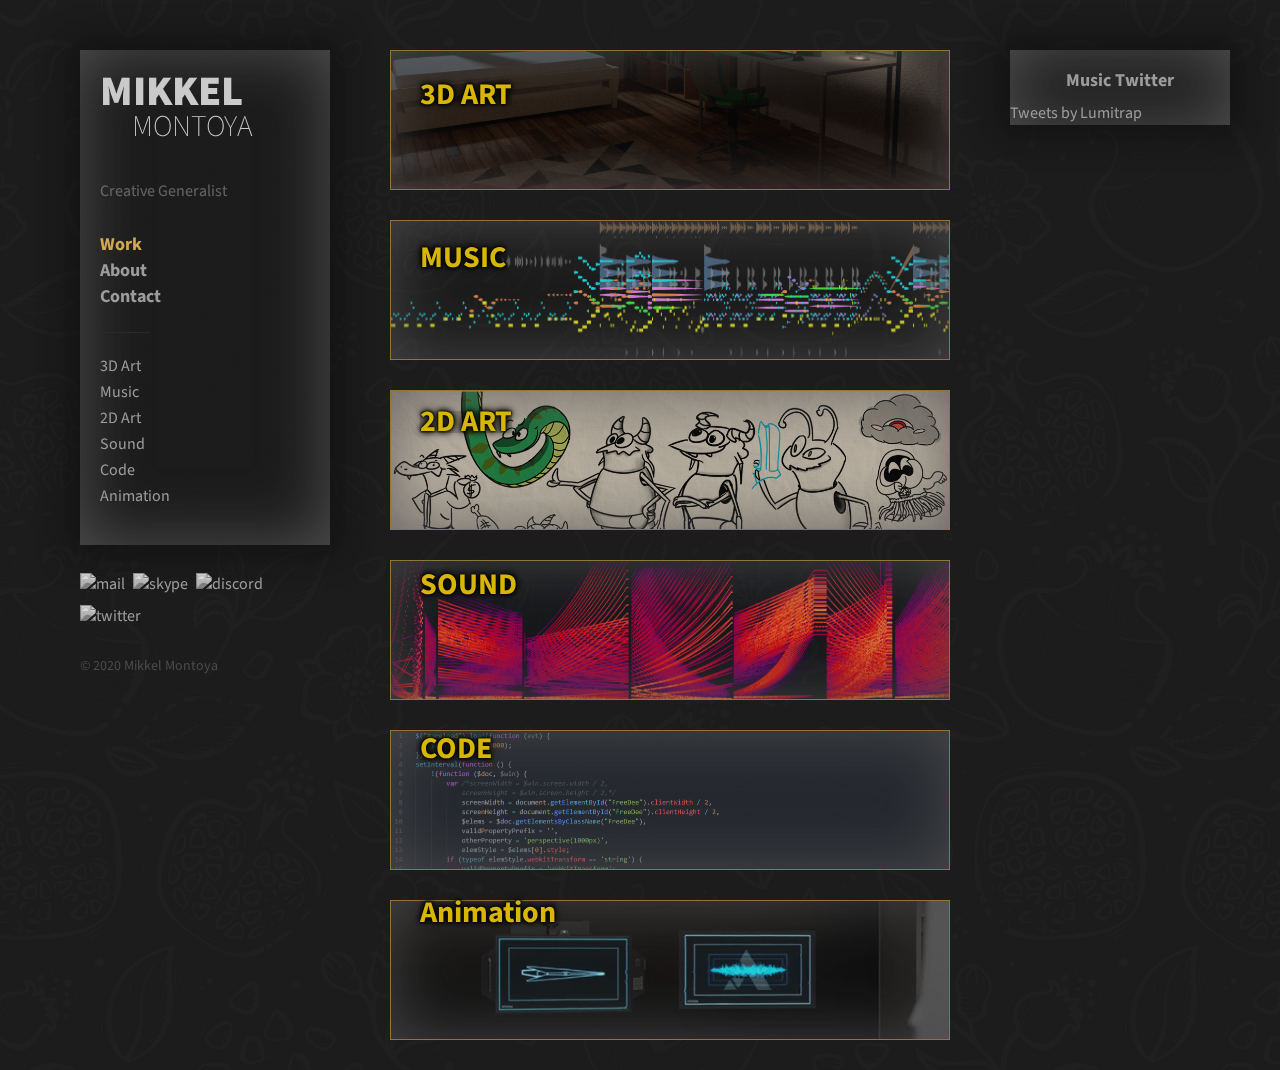
==== commit f9c0e2e7: "edit" ====
--- a/index.html
+++ b/index.html
@@ -29,7 +29,7 @@
                     </header><br>
                     <nav>
                         <ul class="mainLinks">
-                            <li><a class="egg3dartA nWork" href=""><b class="active">Work</b></a></li>
+                            <li><a class="egg3dartA nWork" href="javascript:void(0)"><b class="active">Work</b></a></li>
                             <li><a class="" href="javascript:void(0)"><b>About </b> </a> <y id="county1"></y></li>
                             <li><a class="nContact" href="javascript:void(0)"><b>Contact </b> </a> <y id="county01"></y></li>
                             <br />
@@ -263,6 +263,24 @@
                         <hr>
                     </div>
                 </div>
+                <div class="page fcode">
+                        <div class="pm">
+                            <p class="phr0">Code</p>
+                            <hr>
+                            <div class="item">
+
+                                <div class="iDesc">
+                                    <a href="http://lumitrap.tk/">Lumitrap</a><br />
+                                    <a href="http://mikkelmontoya.tk/">Mikkel Montoya Portfolio</a><br />
+                                    <a href="http://beepsync.tk/">BeepSync</a><br />
+                                    <a href="http://www.beeptweet.tk/#beepboxco">BeepTweet</a><br />
+                                    <a href="http://www.monotrap.tk/">Advanced sentence generator</a><br />
+                                </div>
+                            </div>
+                            <br />
+                            <hr>
+                        </div>
+                    </div>
             </div>
                 <!-- <a href="#">
                             <div class="bun bc8">
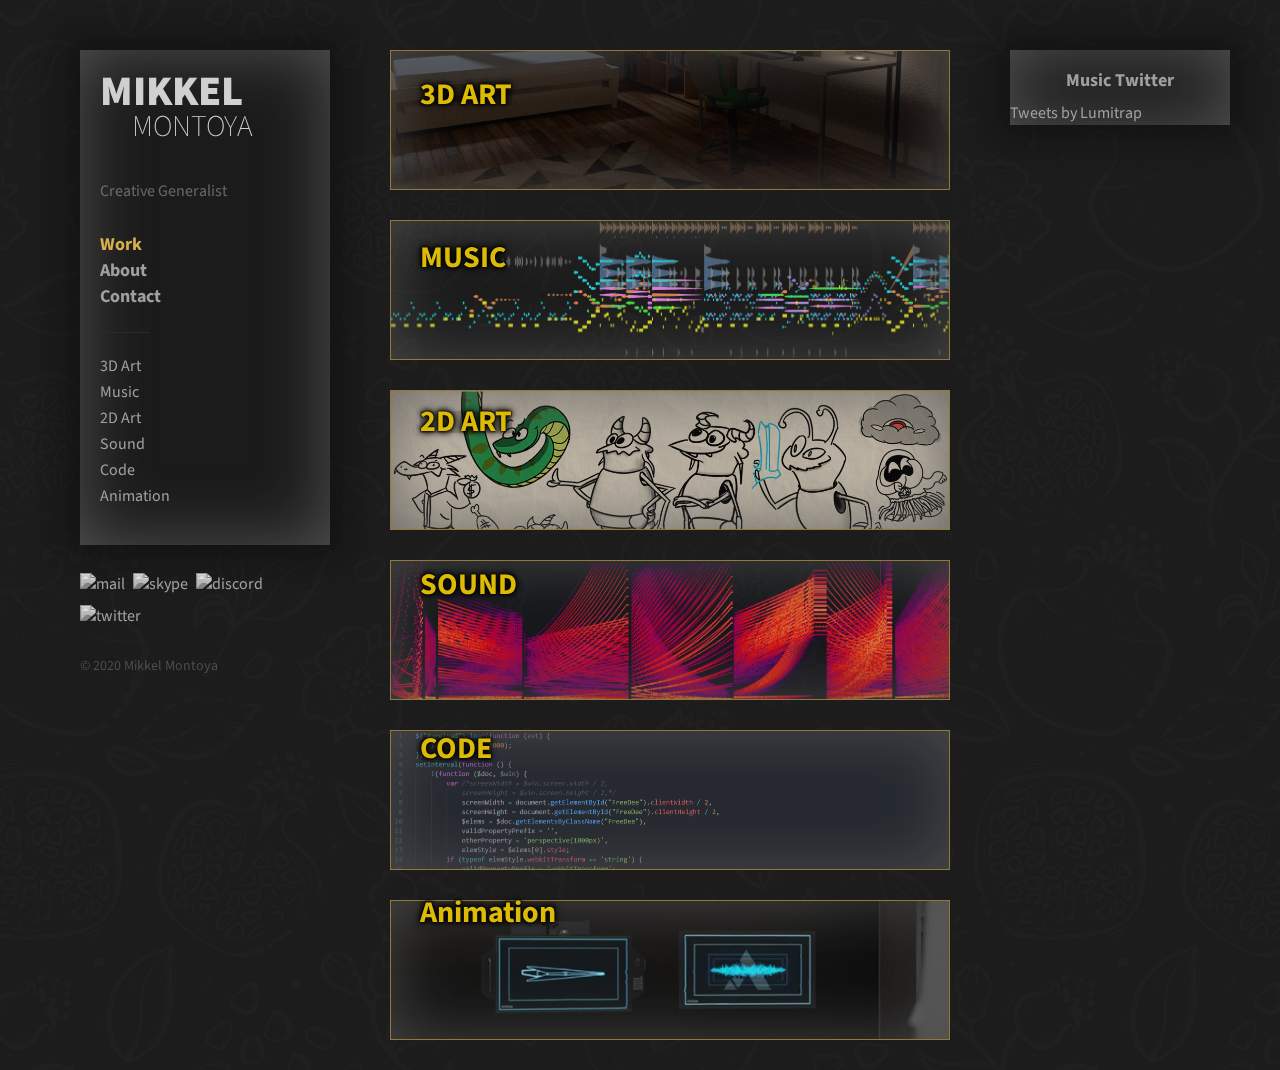
==== commit ae1bffe1: "Update index.html" ====
--- a/index.html
+++ b/index.html
@@ -263,23 +263,8 @@
                         <hr>
                     </div>
                 </div>
-                <div class="page fcode">
-                        <div class="pm">
-                            <p class="phr0">Code</p>
-                            <hr>
-                            <div class="item">
-
-                                <div class="iDesc">
-                                    <a href="http://lumitrap.tk/">Lumitrap</a><br />
-                                    <a href="http://mikkelmontoya.tk/">Mikkel Montoya Portfolio</a><br />
-                                    <a href="http://beepsync.tk/">BeepSync</a><br />
-                                    <a href="http://www.beeptweet.tk/#beepboxco">BeepTweet</a><br />
-                                    <a href="http://www.monotrap.tk/">Advanced sentence generator</a><br />
-                                </div>
-                            </div>
-                            <br />
-                            <hr>
-                        </div>
+                <div class="page fanimation">
+                        
                     </div>
             </div>
                 <!-- <a href="#">
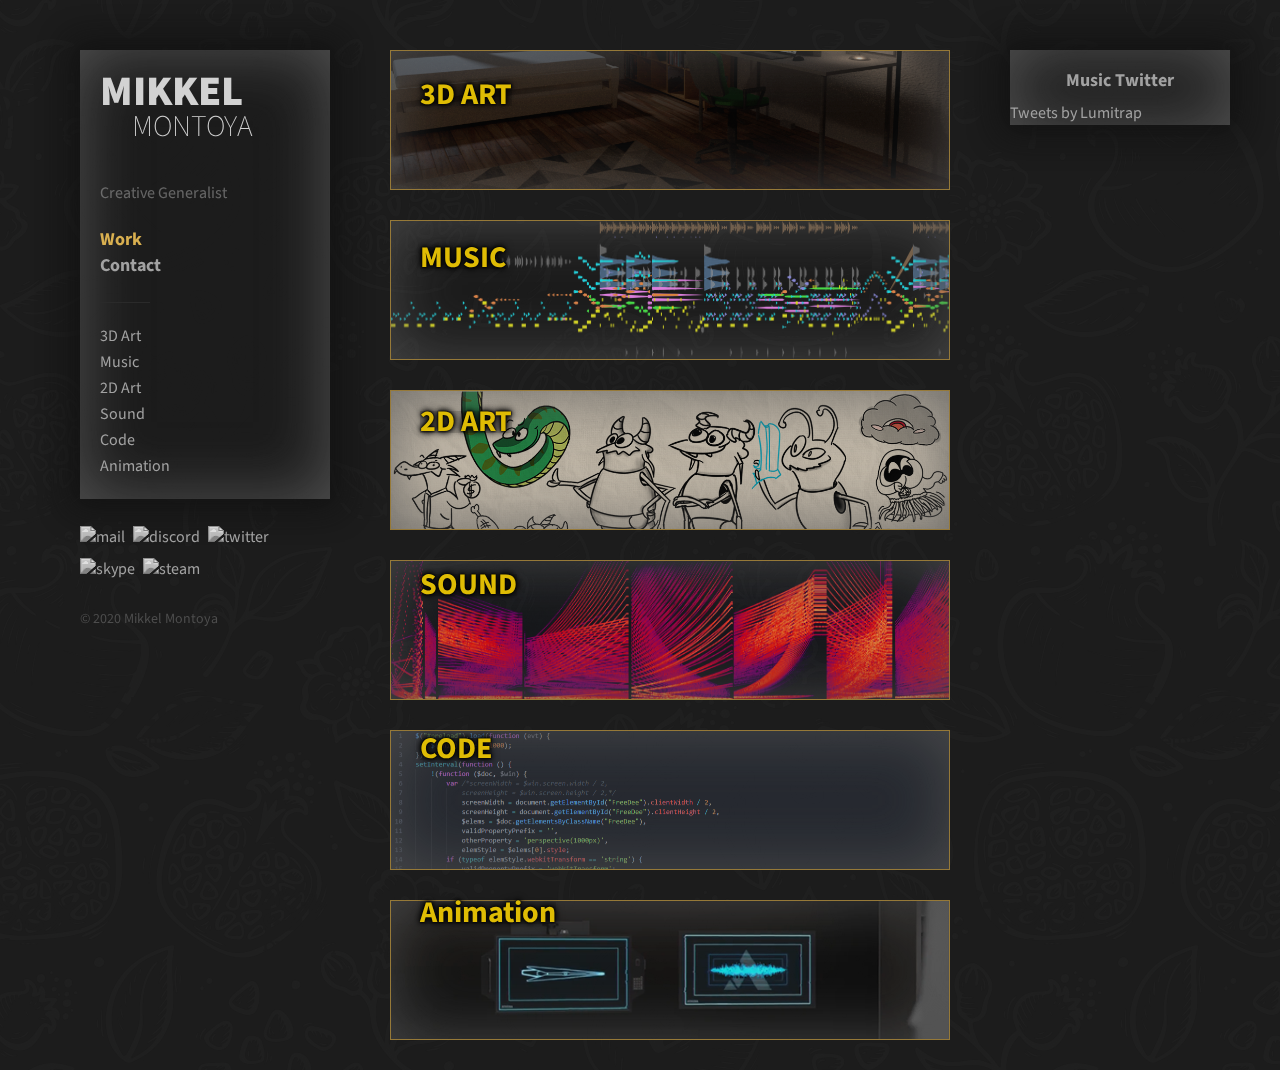
==== commit 97398556: "Update index.html" ====
--- a/index.html
+++ b/index.html
@@ -4,15 +4,19 @@
     <meta charset="utf-8" />
     <meta name="viewport" content="width=device-width, initial-scale=1.0">
     <meta name="theme-color" content="#1c1c1c" />
-    <script src="https://ajax.googleapis.com/ajax/libs/jquery/3.3.1/jquery.min.js"></script>
+    <!-- <script src="https://ajax.googleapis.com/ajax/libs/jquery/3.3.1/jquery.min.js"></script> -->
+    <script src="https://code.jquery.com/jquery-3.4.1.min.js"></script>
     <link href="https://fonts.googleapis.com/css?family=Source+Sans+Pro" rel="stylesheet">
-    <link href="content/plugins/bootstrap/css/bootstrap.min.css" rel="stylesheet" />
-    <script src="content/plugins/bootstrap/js/bootstrap.min.js"></script>
+    <!-- <link href="content/plugins/bootstrap/css/bootstrap.min.css" rel="stylesheet" />
+    <script src="content/plugins/bootstrap/js/bootstrap.min.js"></script> -->
     <script src="content/js/FeedEk.js"></script>
     <link href="content/css/style.css" rel="stylesheet" />
     <meta name="viewport" content="width=device-width, initial-scale=1">
     <link rel='icon' href='content/img/favicon.ico' type='image/x-icon'/ >
     <link rel="alternate" type="application/atom+xml" title="RSS feed for mportfolio" href="https://github.com/groovile/portfolio/commits.atom" />
+    <link href="content/plugins/jBox/jBox.all.min.css" rel="stylesheet" />
+    <link href="content/plugins/jBox/jBox.TooltipDark.css" rel="stylesheet" />
+    <script type="text/javascript" src="content/plugins/jBox/jBox.all.min.js"></script>
     <title>Mikkel Montoya</title>
 </head>
 <body>
@@ -29,19 +33,19 @@
                     </header><br>
                     <nav>
                         <ul class="mainLinks">
-                            <li><a class="egg3dartA nWork" href="javascript:void(0)"><b class="active">Work</b></a></li>
-                            <li><a class="" href="javascript:void(0)"><b>About </b> </a> <y id="county1"></y></li>
-                            <li><a class="nContact" href="javascript:void(0)"><b>Contact </b> </a> <y id="county01"></y></li>
+                            <li><a class="sl egg3dartA ahome" href="javascript:void(0)"><b class="active">Work</b></a></li>
+                            <!-- <li><a class="" href="javascript:void(0)"><b>About </b> </a> <y id="county1"></y></li> -->
+                            <li><a class="nContact" id="nContact" href="javascript:void(0)"><b>Contact </b> </a> <y id="county01"></y></li>
                             <br />
                             <hr>
                         </ul>
-                        <ul class="subLinks">
-                            <li><a class=" n3D a3dart" href="#3d">3D Art </a> <y id="county001"></y></li>
-                            <li><a class=" n2D amusic" href="#music">Music <a><y id="county2"></y></li>
-                            <li><a class=" nMusic a2dart" href="#2d">2D Art <a><y id="county3"></y></li>
-                            <li><a class=" nSound asound" href="#sound">Sound <a><y id="county4"></y></li>
-                            <li><a class=" nWebsites acode" href="#code">Code <a><y id="county5"></y></li>
-                                <li><a class=" nAnimation aanimation" href="#animation">Animation <a><y id="county6"></y></li>
+                        <ul class="subLinks jshl">
+                            <li><a class="sl n3D a3dart" href="#3d">3D Art </a> <y id="county001"></y></li>
+                            <li><a class="sl nMusic amusic" href="#music">Music <a><y id="county2"></y></li>
+                            <li><a class="sl n2D a2dart" href="#2d">2D Art <a><y id="county3"></y></li>
+                            <li><a class="sl nSound asound" href="#sound">Sound <a><y id="county4"></y></li>
+                            <li><a class="sl nCode acode" href="#code">Code <a><y id="county5"></y></li>
+                            <li><a class="sl nAnimation aanimation" href="#animation">Animation <a><y id="county6"></y></li>
                         </ul>
                     </nav>
                 </div>
@@ -58,11 +62,12 @@
                     </div>
                 <div id="spotify-player-wrapper"></div>
              -->
-             <div class="margin:0 auto;">
-                    <a href="javascript:void(0)"><img class="icon" src="content/img/mail.png" alt="mail"></a>
-                    <a href="javascript:void(0)"><img class="icon" src="content/img/skype.png" alt="skype"></a>
-                    <a href="javascript:void(0)"><img class="icon" src="content/img/discord.png" alt="discord"></a>
-                    <a href="javascript:void(0)"><img class="icon" src="content/img/twitter.png" alt="twitter"></a>
+             <div class="contactLinks" style="margin:0 auto;">
+                    <a id="emailModal" href="javascript:void(0)"><img class="icon tooltip1"  title="E-mail"id="emailModal" src="content/img/mail.png" alt="mail"></a>
+                    <a id="discordModal" href="javascript:void(0)"><img class="icon tooltip2" title="Discord"id="discordModal" src="content/img/discord.png" alt="discord"></a>
+                    <a href="https://twitter.com/Lumitrap" target="_blank"><img class="icon tooltip3" title="Twitter" src="content/img/twitter.png" alt="twitter"></a>
+                    <a id="skypeModal" href="javascript:void(0)"><img class="icon tooltip4" title="Skype" src="content/img/skype.png" alt="skype"></a>
+                    <a href="https://steamcommunity.com/id/Shadetrap/" target="_blank"><img class="icon tooltip5" title="Steam" src="content/img/steam.png" alt="steam"></a>
              </div>
             </div>
             
@@ -159,7 +164,7 @@
                             <img src="/content/img/page/1500x500.jfif" alt="">
                             <br /><br />
                             <div class="video-container"><iframe width="853" height="480"
-                                    src="https://www.youtube.com/embed/58bEUuu3gQM" frameborder="0"
+                                    src="https://www.youtube.com/embed/58bEUuu3gQM?VQ=HD720" frameborder="0"
                                     allowfullscreen></iframe></iframe>
                             </div></iframe>
                             <br /><br />
@@ -176,7 +181,7 @@
                         <br /><br />
                         <hr>
             
-                        <div class="iTitle">Covers</div>
+                        <div class="iTitle">Game Covers</div>
             
                         <div style="width:300px; margin:0 auto; background-color: #1c1c1c; border:1px solid rgb(70, 70, 70);"><a
                                 class="twitter-timeline" data-theme="dark"
@@ -243,6 +248,17 @@
                             <div class="iDesc">Tasks: Assets, motion graphics & sound design.</div>
                             <div></div>
                         </div>
+                        <br /><br />
+                        <hr><br />
+                        <div class="item">
+                            <div class="iTitle">Recreation</div>
+                            <iframe width="100%" height="300" scrolling="no" frameborder="no" allow="autoplay"
+                                src="https://w.soundcloud.com/player/?url=https%3A//api.soundcloud.com/tracks/786557644%3Fsecret_token%3Ds-xA9FqlD6s3D&color=%23ffb400&auto_play=false&hide_related=false&show_comments=true&show_user=true&show_reposts=false&show_teaser=true&visual=true"></iframe>
+                            <div class="iDesc">An attempt at recreating the same composition, synth automations, effects and feel as
+                                the
+                                original song, <br />Mushroom Picker Dance from Samorost 3.</div>
+                            <div></div>
+                        </div>
                     </div>
                 </div>
                 <div class="page fcode">
@@ -252,11 +268,14 @@
                         <div class="item">
             
                             <div class="iDesc">
-                                <a href="http://lumitrap.tk/">Lumitrap</a><br />
-                                <a href="http://mikkelmontoya.tk/">Mikkel Montoya Portfolio</a><br />
-                                <a href="http://beepsync.tk/">BeepSync</a><br />
-                                <a href="http://www.beeptweet.tk/#beepboxco">BeepTweet</a><br />
-                                <a href="http://www.monotrap.tk/">Advanced sentence generator</a><br />
+                                <a href="http://lumitrap.tk/" target="_blank">Lumitrap</a><br />
+                                <a href="http://mikkelmontoya.tk/" target="_blank">Mikkel Montoya Portfolio</a><br />
+                                <a href="http://beepsync.tk/" target="_blank">BeepSync</a><br />
+                                <a href="http://www.beeptweet.tk/#beepboxco" target="_blank">BeepTweet</a><br />
+                                <a href="http://www.monotrap.tk/" target="_blank">Advanced story generator</a><br />
+                                <br />
+                                <br />
+                                I'm aware some links are down. They are my next concern!
                             </div>
                         </div>
                         <br />
@@ -264,8 +283,28 @@
                     </div>
                 </div>
                 <div class="page fanimation">
-                        
-                    </div>
+                    <div class="pm">
+                        <p class="phr0">Animation</p>
+                        <hr>
+                        <div class="item">
+                            <div class="iTitle">Thriller Dance Mockup</div>
+                
+                            <div class="video-container"><iframe width="853" height="480"
+                                    src="https://www.youtube.com/embed/TVl5q_JE1lg" frameborder="0" allowfullscreen></iframe>
+                            </div>
+                            <br /><br />
+                            <div class="iTitle">Animation Principles</div>
+                            <div class="video-container"><iframe width="853" height="480"
+                                    src="https://www.youtube.com/embed/iPNHmfZHY4M" frameborder="0" allowfullscreen></iframe>
+                            </div>
+                            <br /><br />
+                            <div class="iTitle">???</div>
+                            <div class="video-container"><iframe width="853" height="480"
+                                    src="https://www.youtube.com/embed/d4mmLWUuw3M?start=0" frameborder="0" allowfullscreen></iframe>
+                            </div>
+                        </div>
+                    </div>
+                </div>
             </div>
                 <!-- <a href="#">
                             <div class="bun bc8">
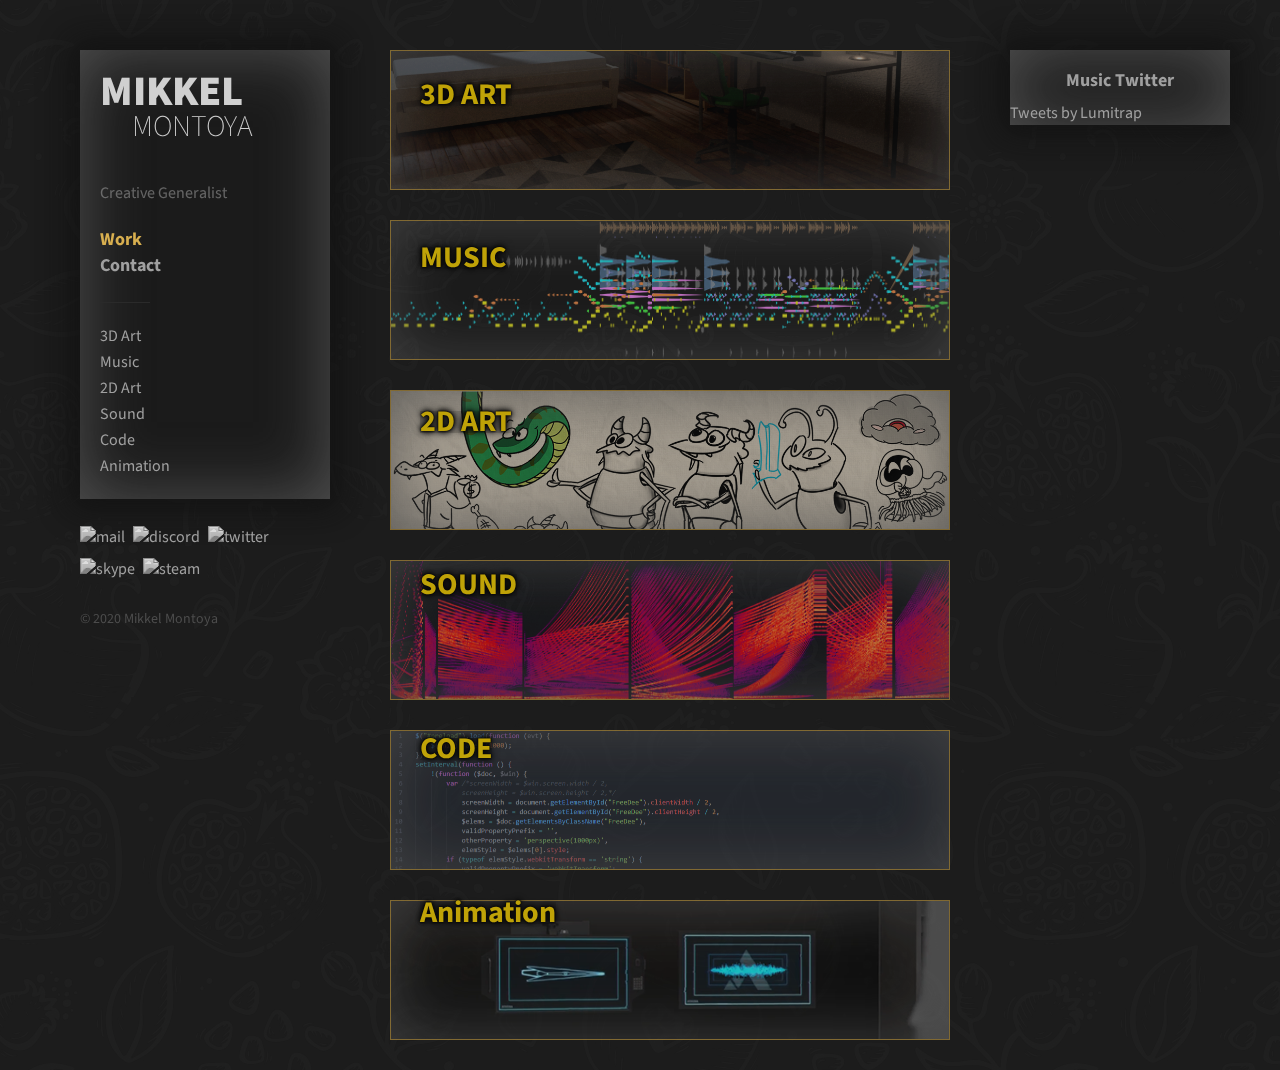
==== commit 8ac59ebe: "style & functionality fixes" ====
--- a/index.html
+++ b/index.html
@@ -272,7 +272,7 @@
                                 <a href="http://mikkelmontoya.tk/" target="_blank">Mikkel Montoya Portfolio</a><br />
                                 <a href="http://beepsync.tk/" target="_blank">BeepSync</a><br />
                                 <a href="http://www.beeptweet.tk/#beepboxco" target="_blank">BeepTweet</a><br />
-                                <a href="http://www.monotrap.tk/" target="_blank">Advanced story generator</a><br />
+                                <a href="javascript:void(0)" id="brokenlinkModal">Advanced story generator</a><br />
                                 <br />
                                 <br />
                                 I'm aware some links are down. They are my next concern!
--- a/content/css/style.css
+++ b/content/css/style.css
@@ -649,7 +649,7 @@
 }
 a:focus, input:focus, button:focus{
   outline:none;
-  border-color:#f9c959; color:#EEEEEE;
+  /* border-color:#f9c959; color:#EEEEEE; */
 }
 button:focus{
   background-color:#f9c959; color:#FFFFFF;
@@ -663,7 +663,7 @@
    display:none; 
 }
 .tagYoureIt{
-  display:block;
+  /* display:block; This here ruins the js fadeIn fadeOut effect*/
 }
 .about{
   display: hidden;
@@ -756,4 +756,60 @@
 }
 .icon:hover{
   filter: grayscale(0%);
+  box-shadow: 0px 0px 30px 10px rgba(206, 206, 206, 0.2), inset 0 0 4em rgba(206, 206, 206, 0.2);
+}
+
+.jBox-Modal .jBox-title {
+  border-radius: 4px 4px 0 0;
+  padding: 15px 20px;
+  background: #252525!important;
+  border-bottom: 1px solid yellow!important;
+}
+.jBox-Modal .jBox-content {
+  padding: 15px 20px;
+  background-color: #1c1c1c;
+    box-shadow: inset 0 0 4em rgb(93, 93, 93);
+}
+.jBox-TooltipDark .jBox-container {
+  border-radius: 0px!important;
+  /* background: #000;
+  color: #fff;
+  box-shadow: 0 0 6px rgba(0,0,0,.4); */
+}
+.jBox-Modal .jBox-title {
+  border-radius: 0!important;
+  padding: 15px 20px;
+  background: #fafafa;
+  border-bottom: 1px solid #eee;
+}
+i{
+  font-style: normal!important;
+}
+.jBox-coainer *{
+  transition:all 0!important;
+}
+/* .icon{
+  animation: icoAnim 1s ease-in-out;
+} */
+.playa{
+  filter: grayscale(0%);
+  
+  box-shadow: 0px 0px 30px 10px rgba(206, 206, 206, 0.2), inset 0 0 4em rgba(206, 206, 206, 0.2);
+}
+@keyframes icoAnim{
+  0%{
+    filter: grayscale(100%);
+  }
+  25%{
+    filter: grayscale(0%);
+  }
+  50%{
+    filter: grayscale(100%);
+  }
+  75%{
+    filter: grayscale(0%);
+  }
+  100%{
+    filter: grayscale(100%);
+  }
 }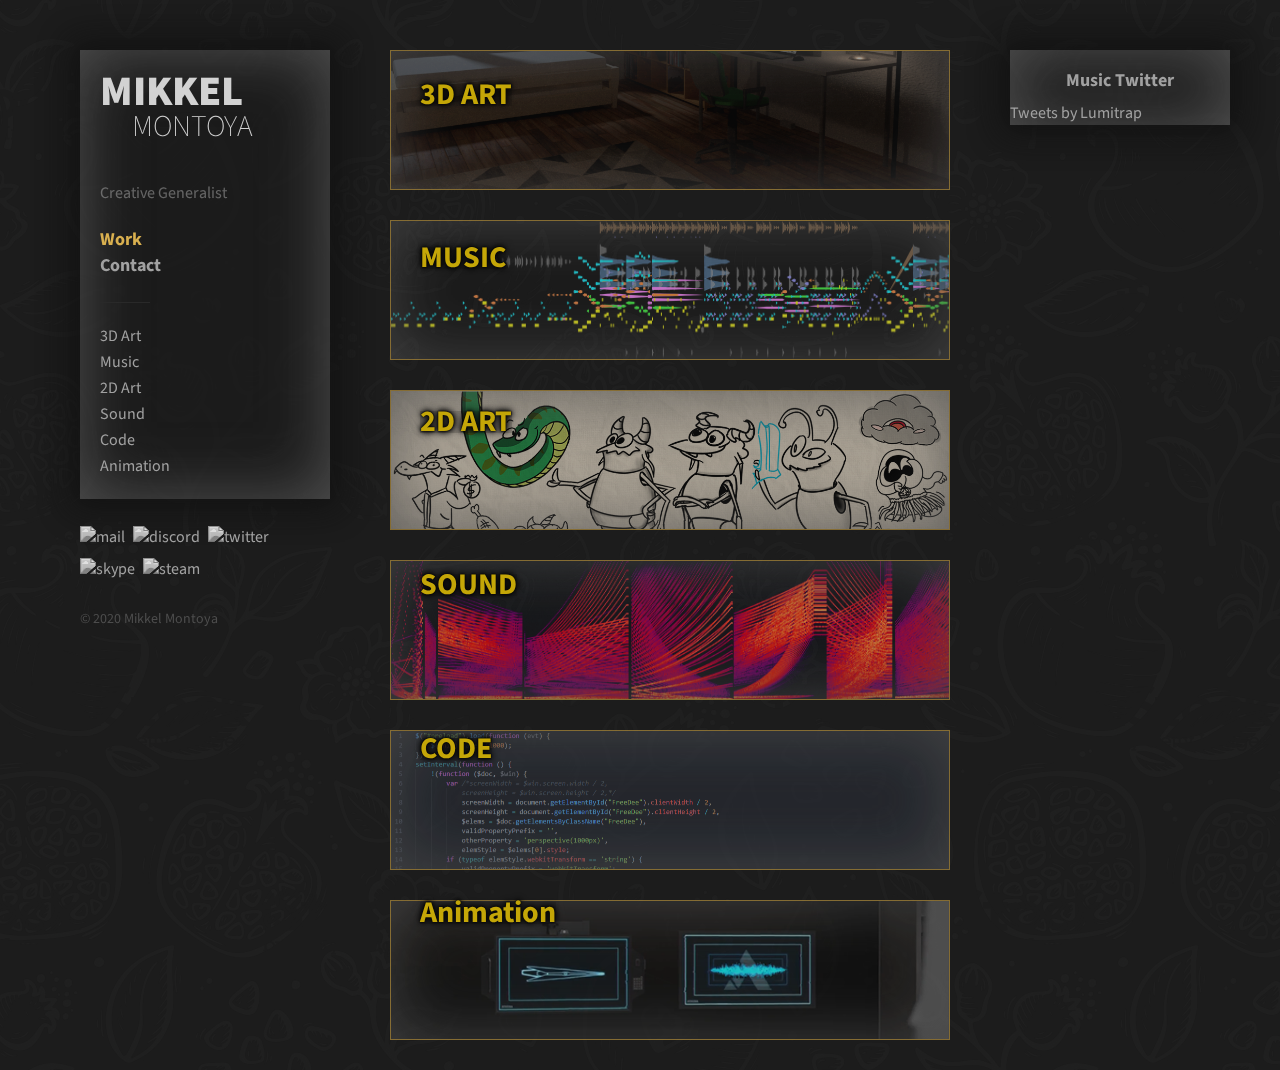
==== commit 35d58af0: "Update index.html" ====
--- a/index.html
+++ b/index.html
@@ -275,7 +275,6 @@
                                 <a href="javascript:void(0)" id="brokenlinkModal">Advanced story generator</a><br />
                                 <br />
                                 <br />
-                                I'm aware some links are down. They are my next concern!
                             </div>
                         </div>
                         <br />
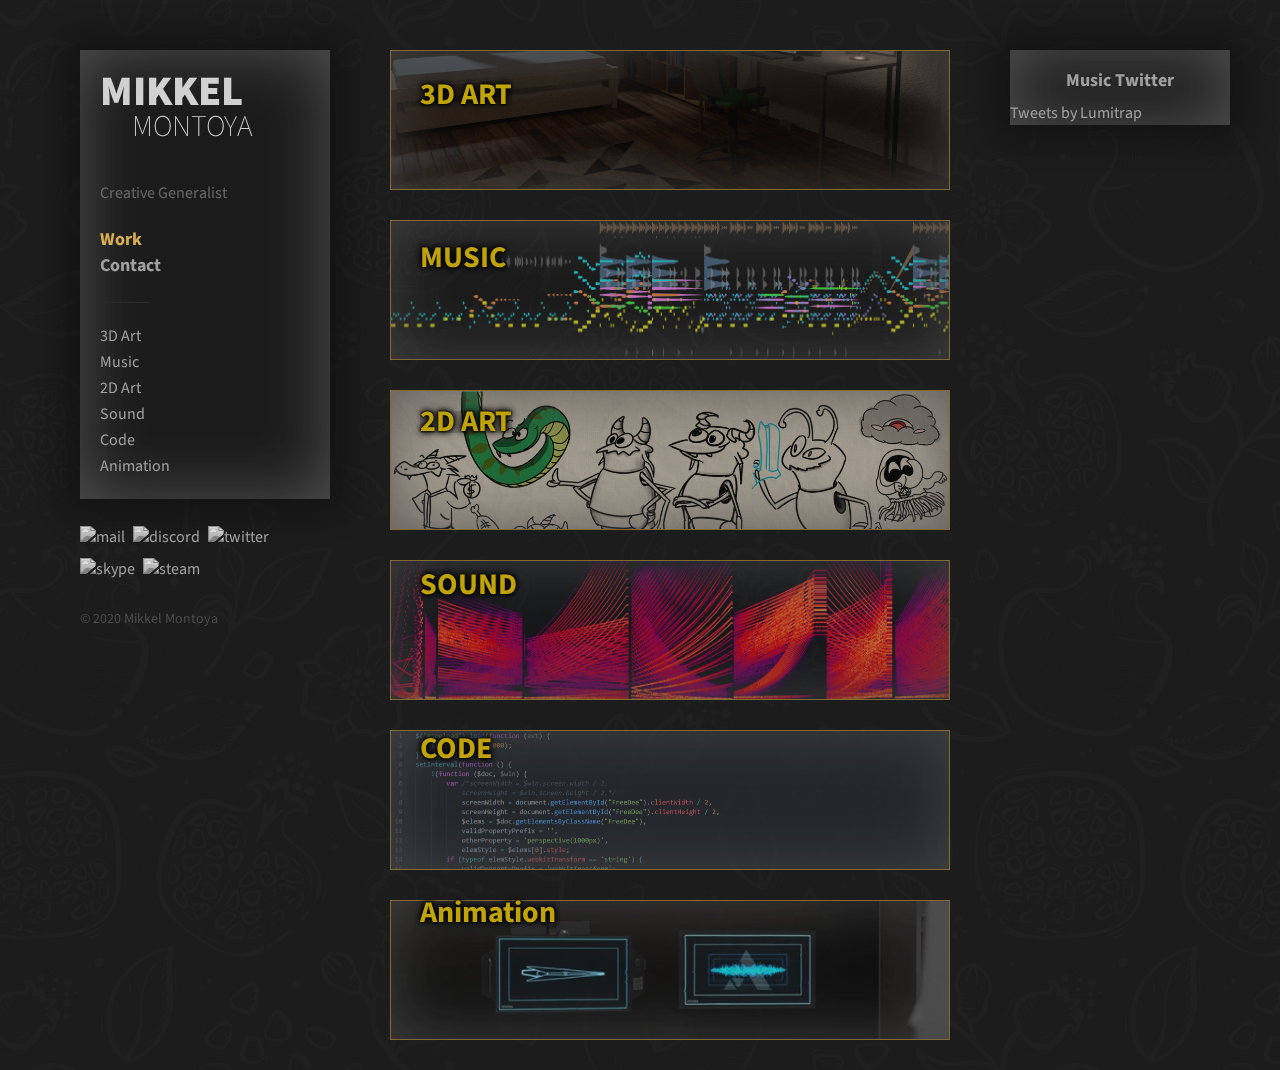
==== commit f2f9f2c6: "Update index.html" ====
--- a/index.html
+++ b/index.html
@@ -268,12 +268,12 @@
                         <div class="item">
             
                             <div class="iDesc">
+                                <br />
                                 <a href="http://lumitrap.tk/" target="_blank">Lumitrap</a><br />
                                 <a href="http://mikkelmontoya.tk/" target="_blank">Mikkel Montoya Portfolio</a><br />
                                 <a href="http://beepsync.tk/" target="_blank">BeepSync</a><br />
                                 <a href="http://www.beeptweet.tk/#beepboxco" target="_blank">BeepTweet</a><br />
                                 <a href="javascript:void(0)" id="brokenlinkModal">Advanced story generator</a><br />
-                                <br />
                                 <br />
                             </div>
                         </div>
